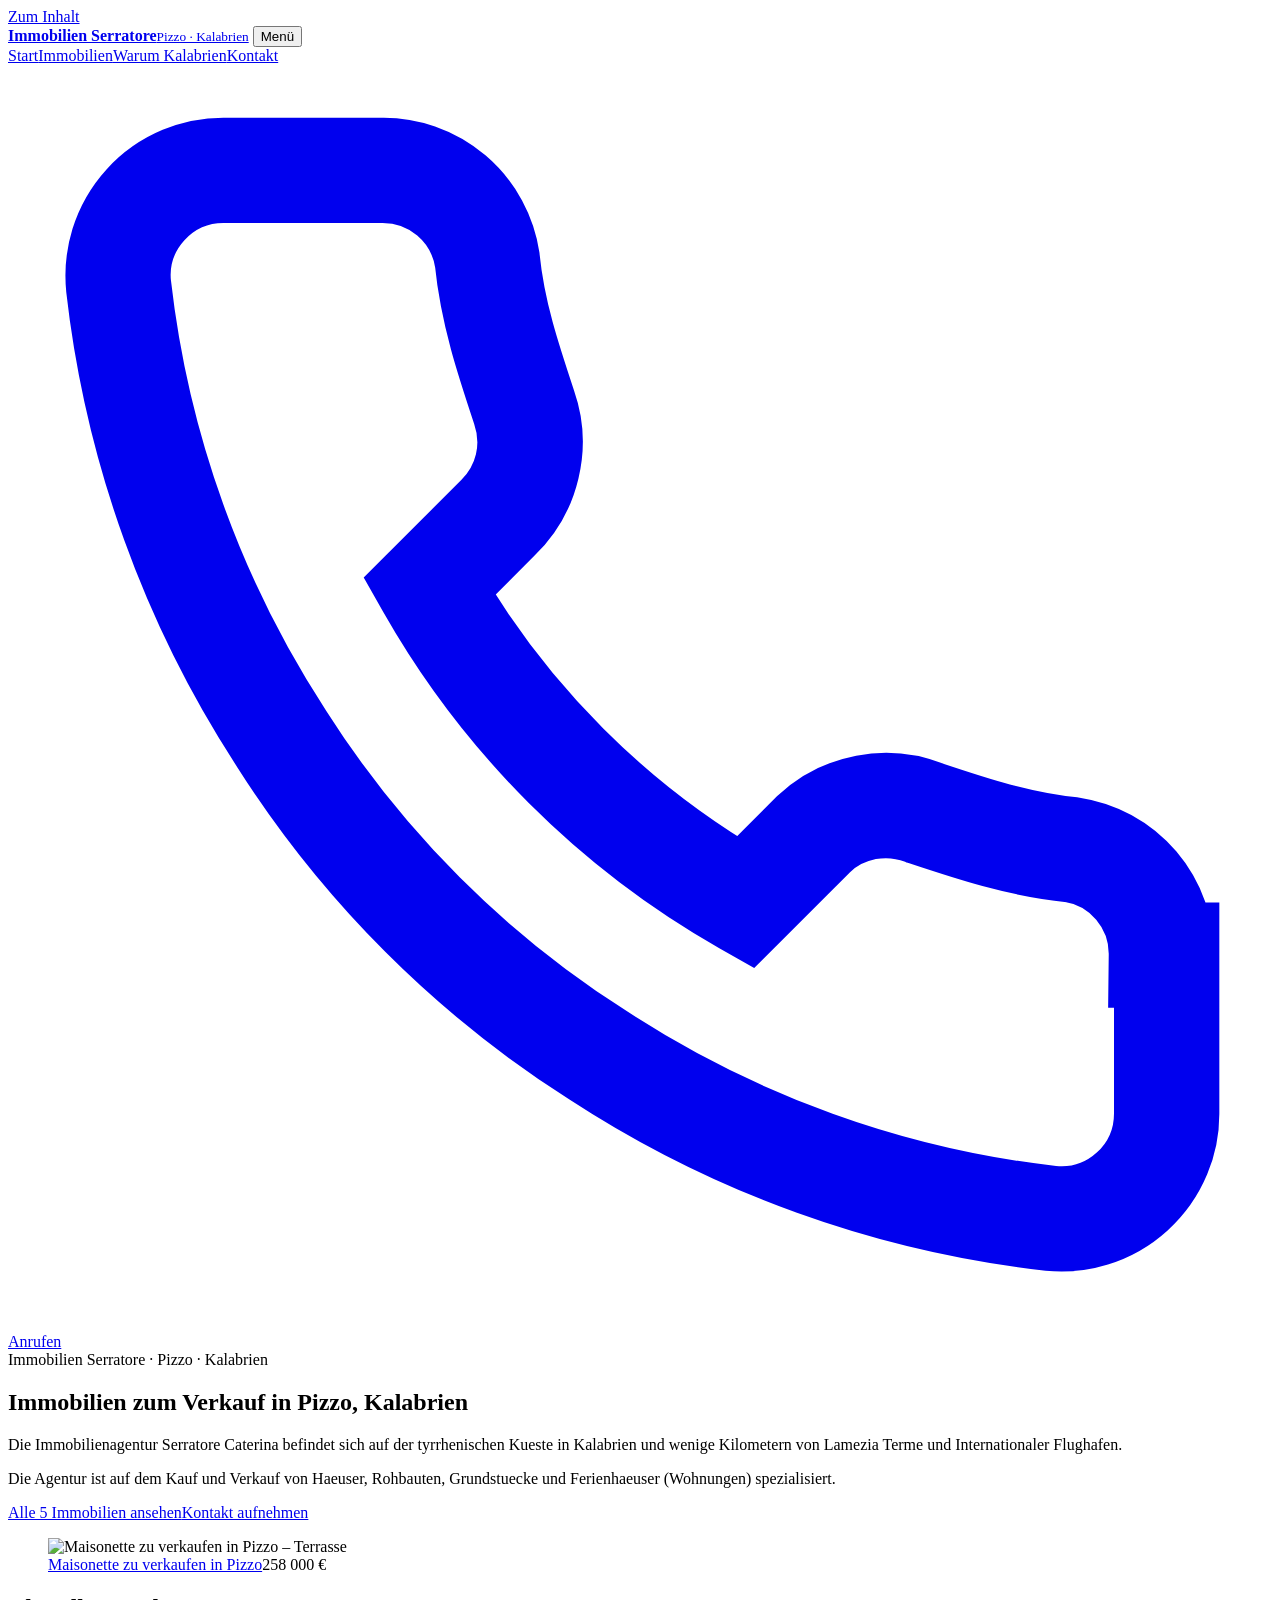
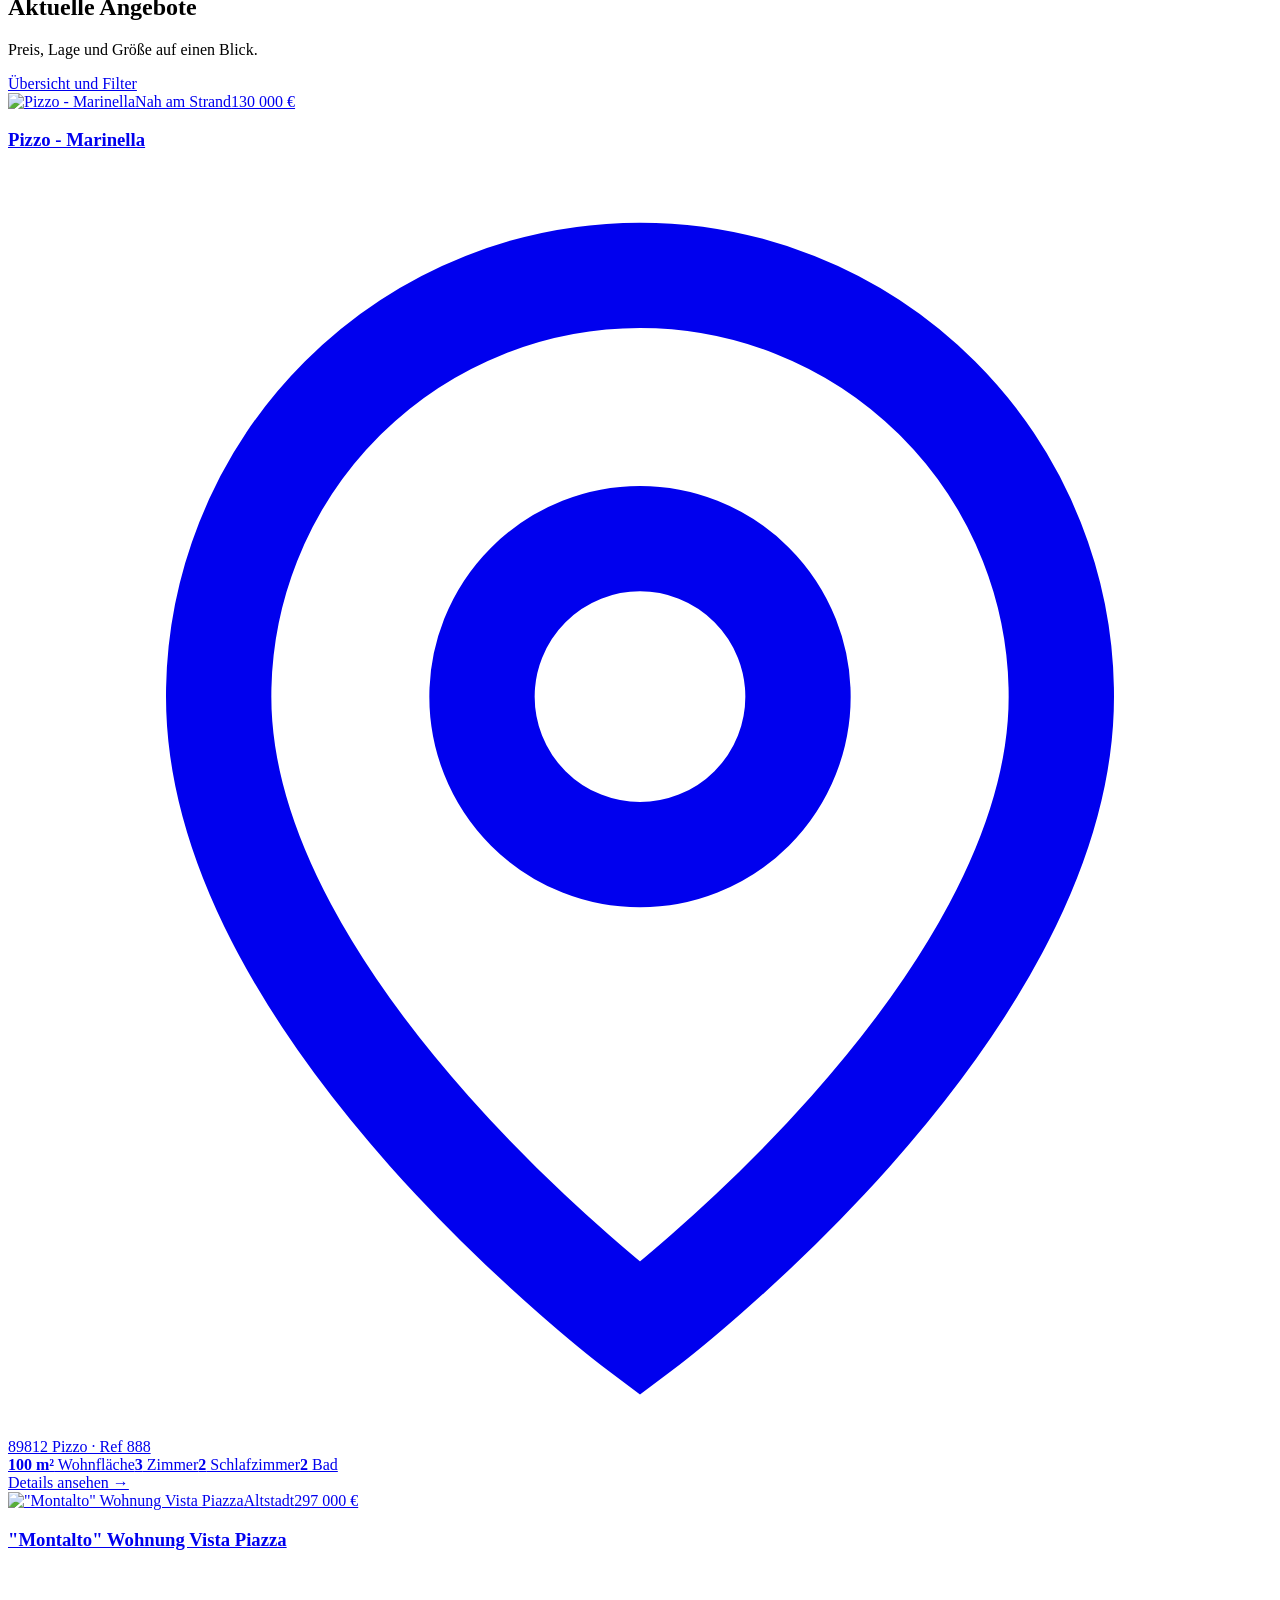
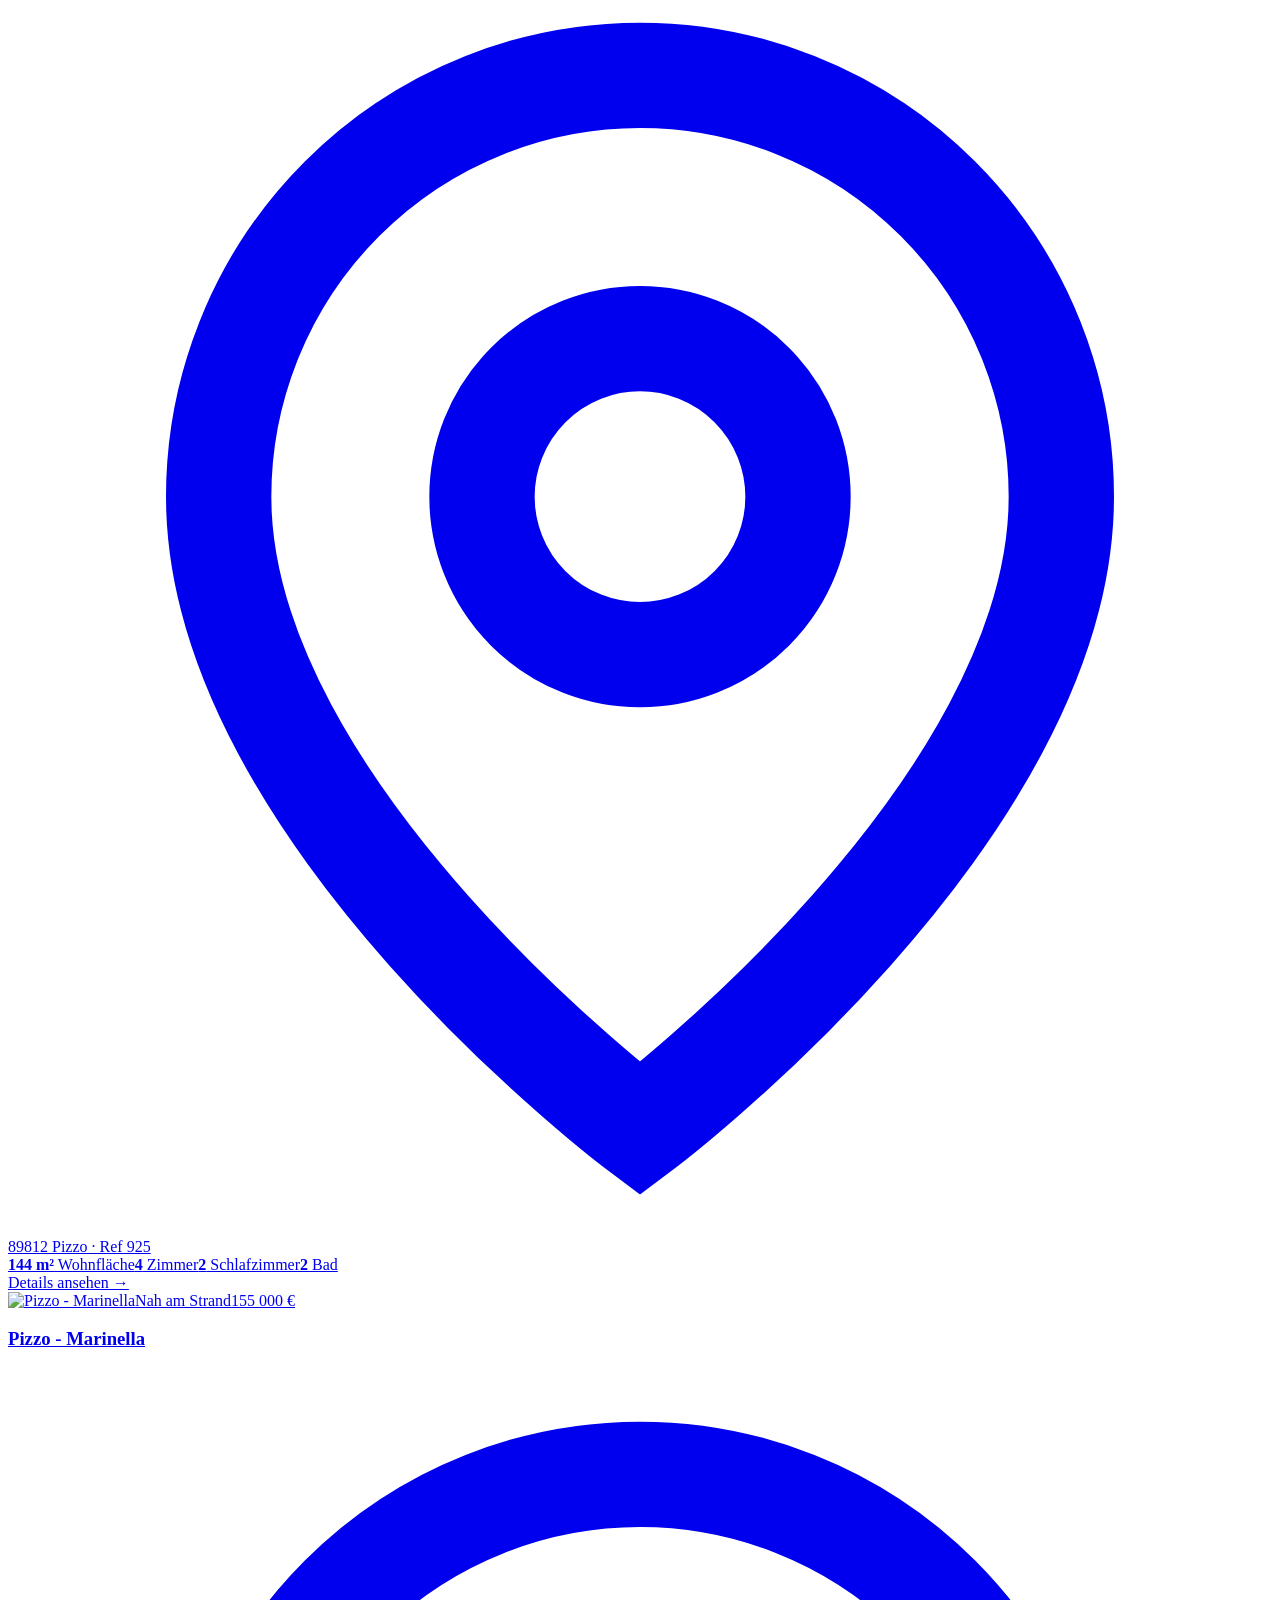
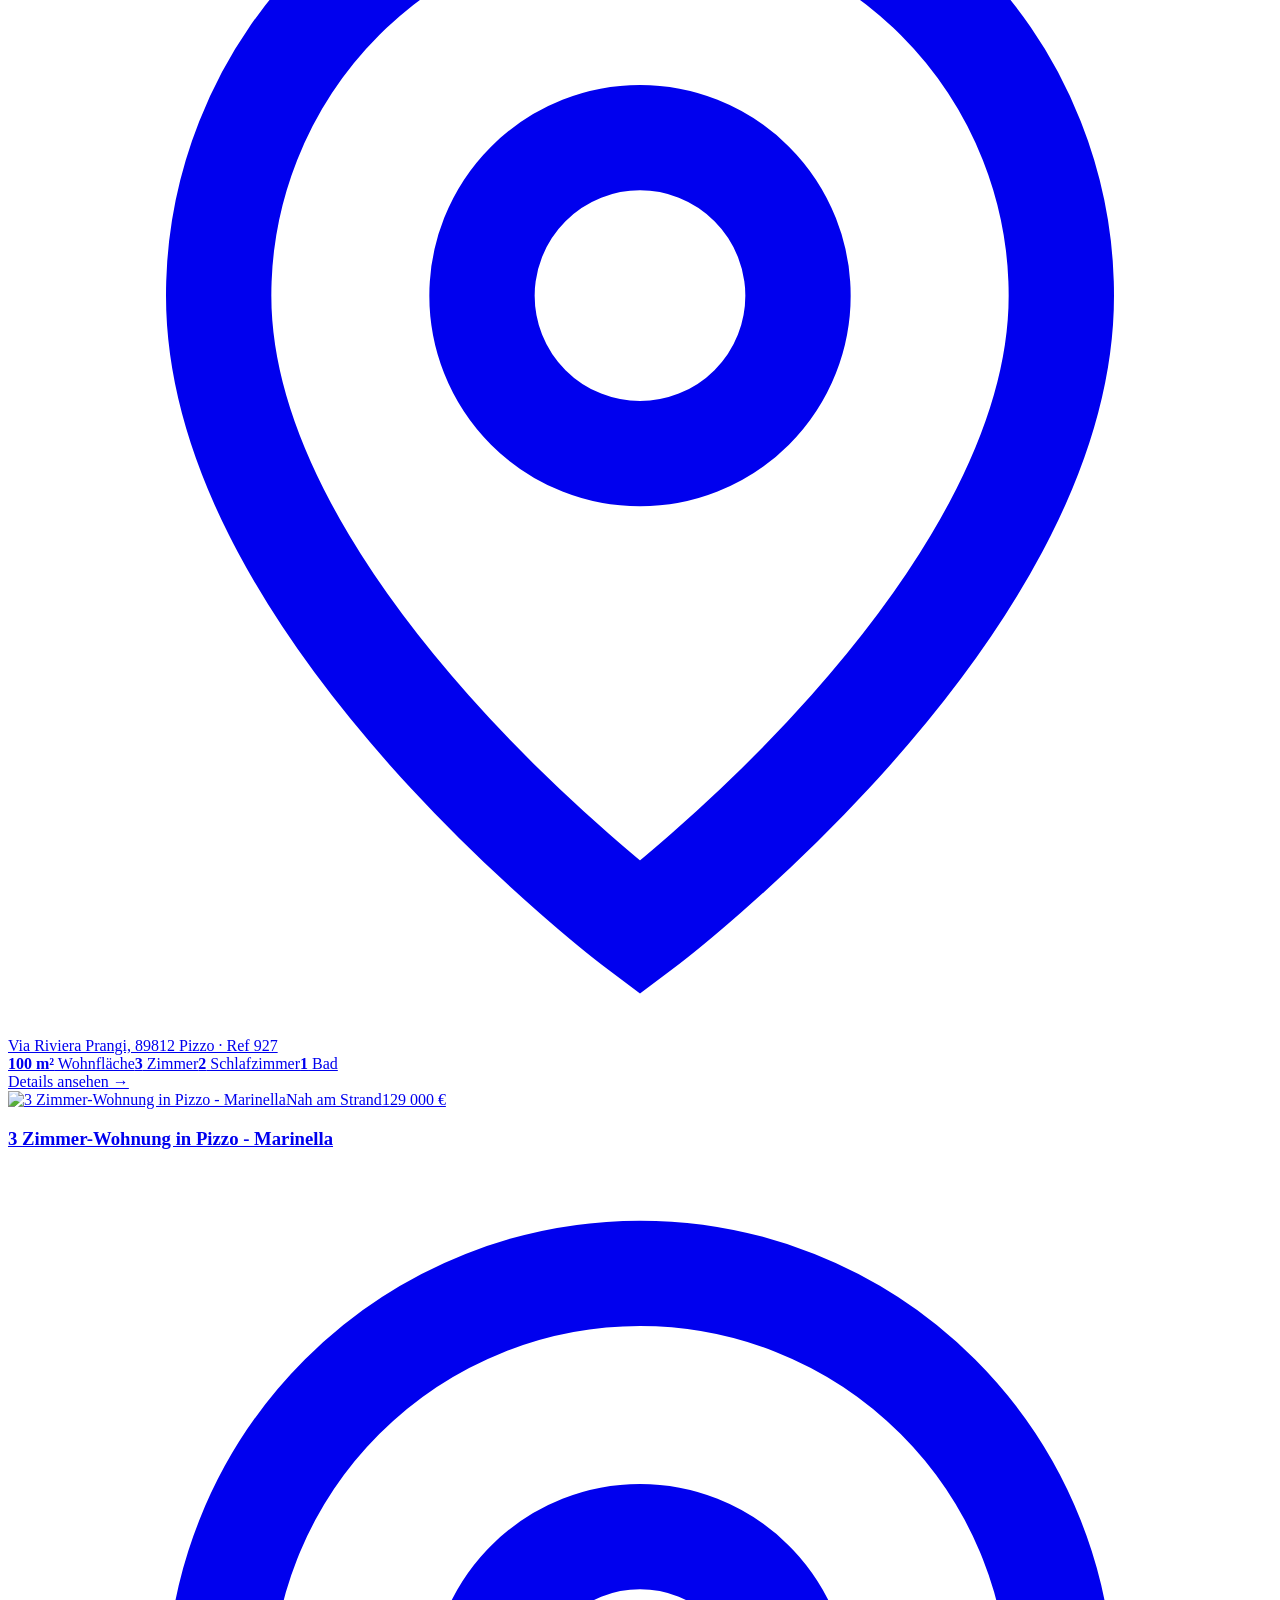
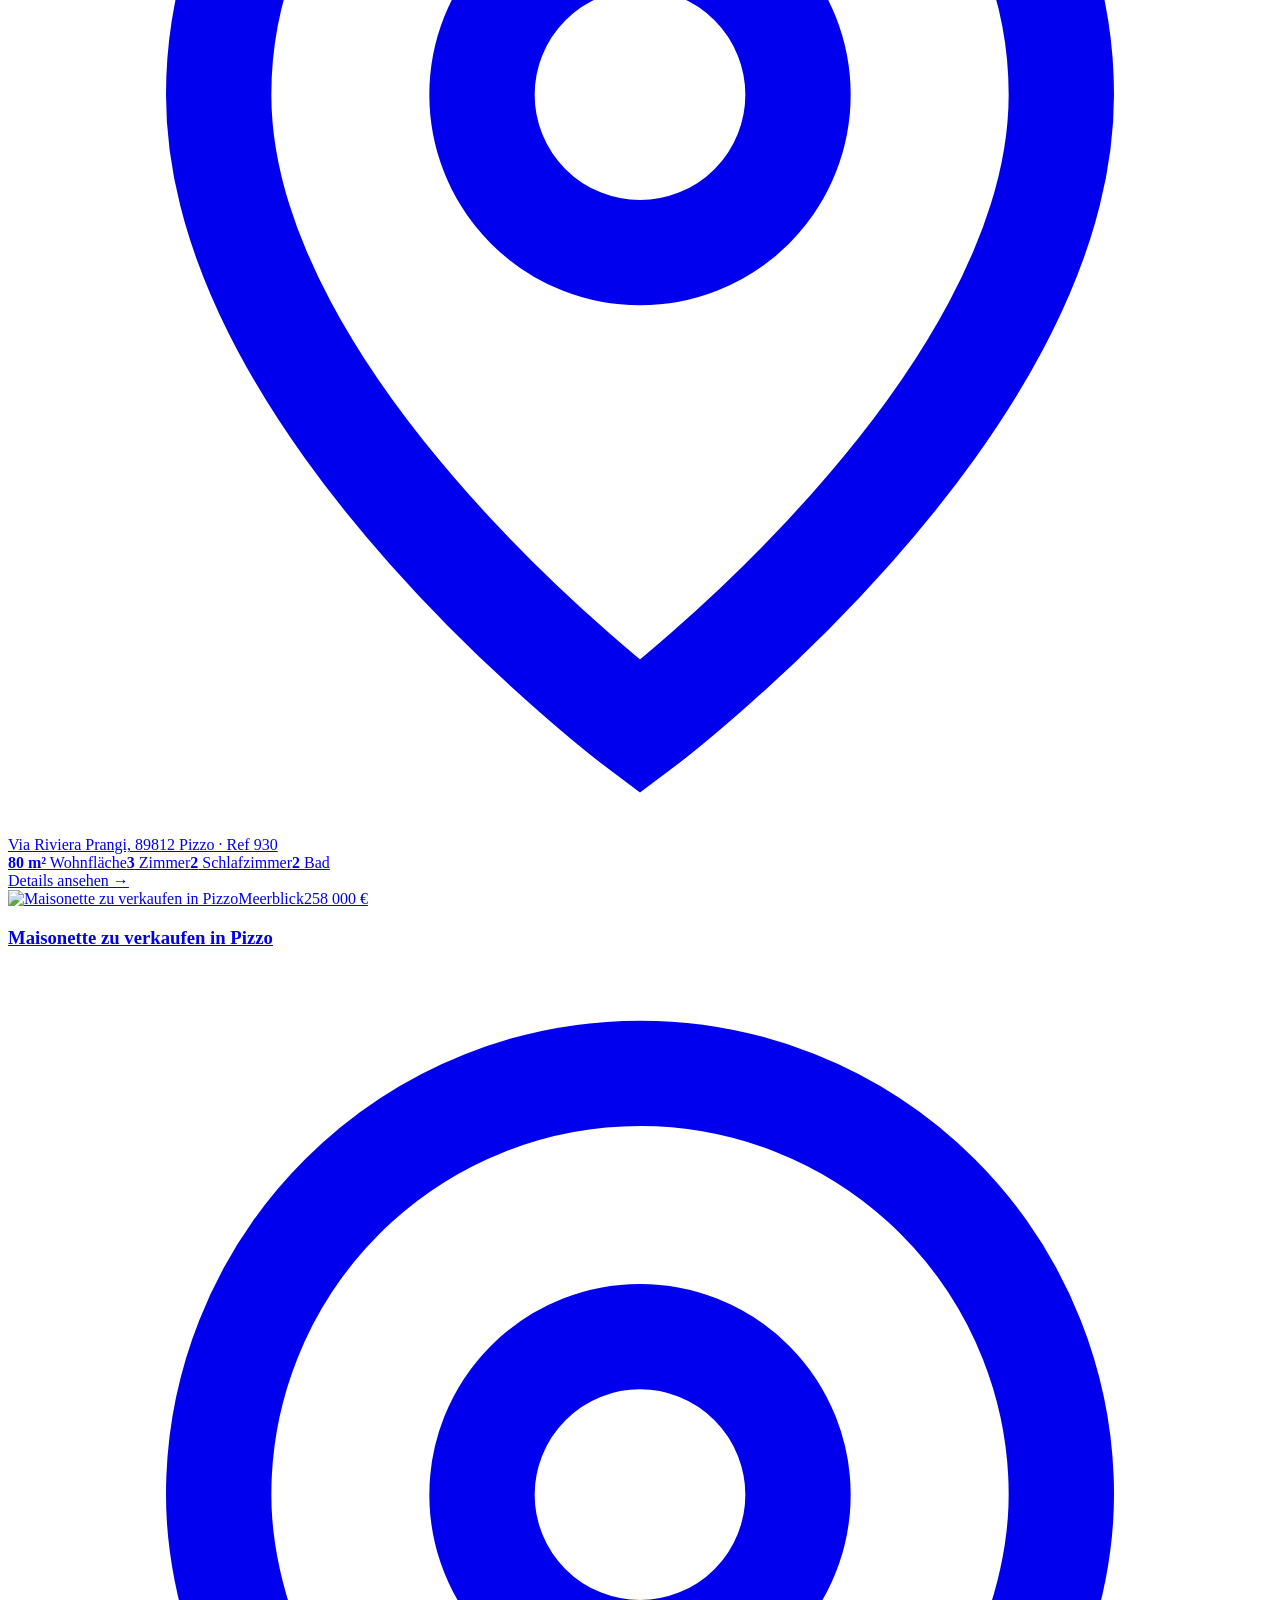
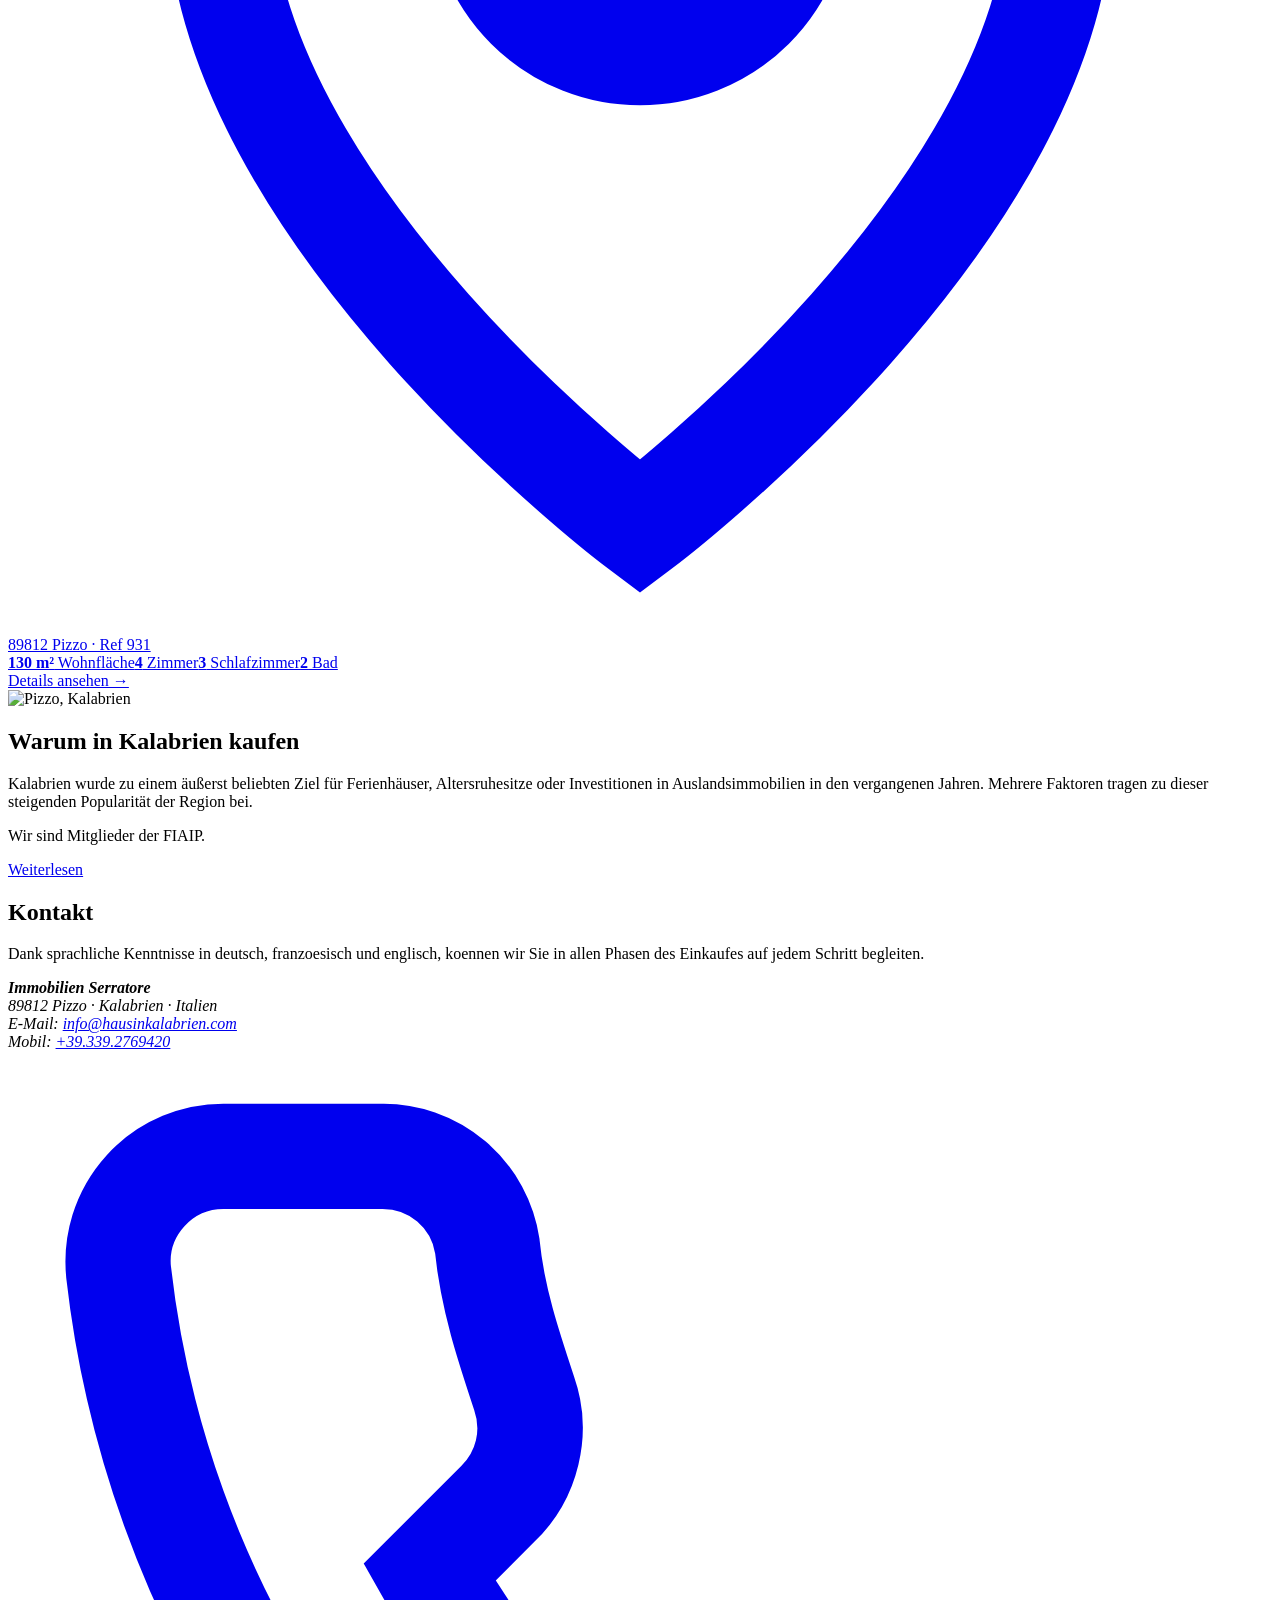
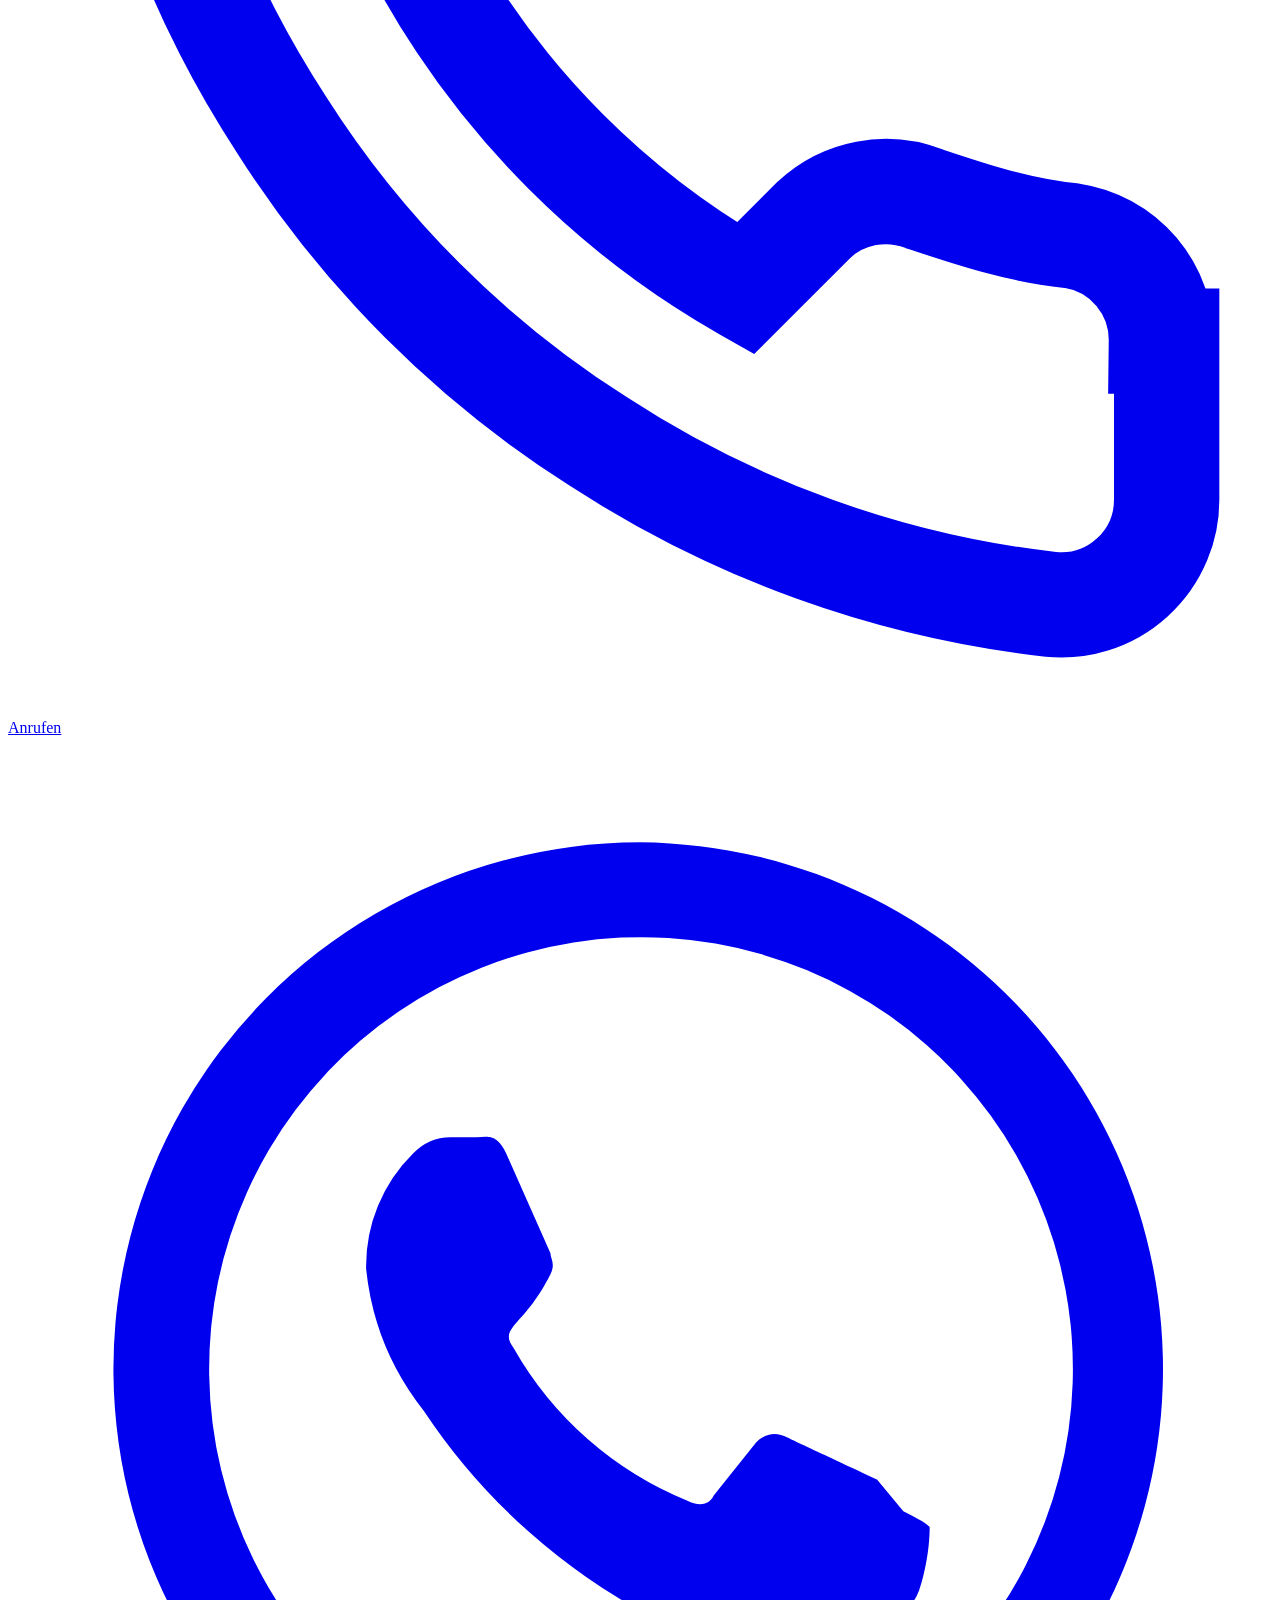
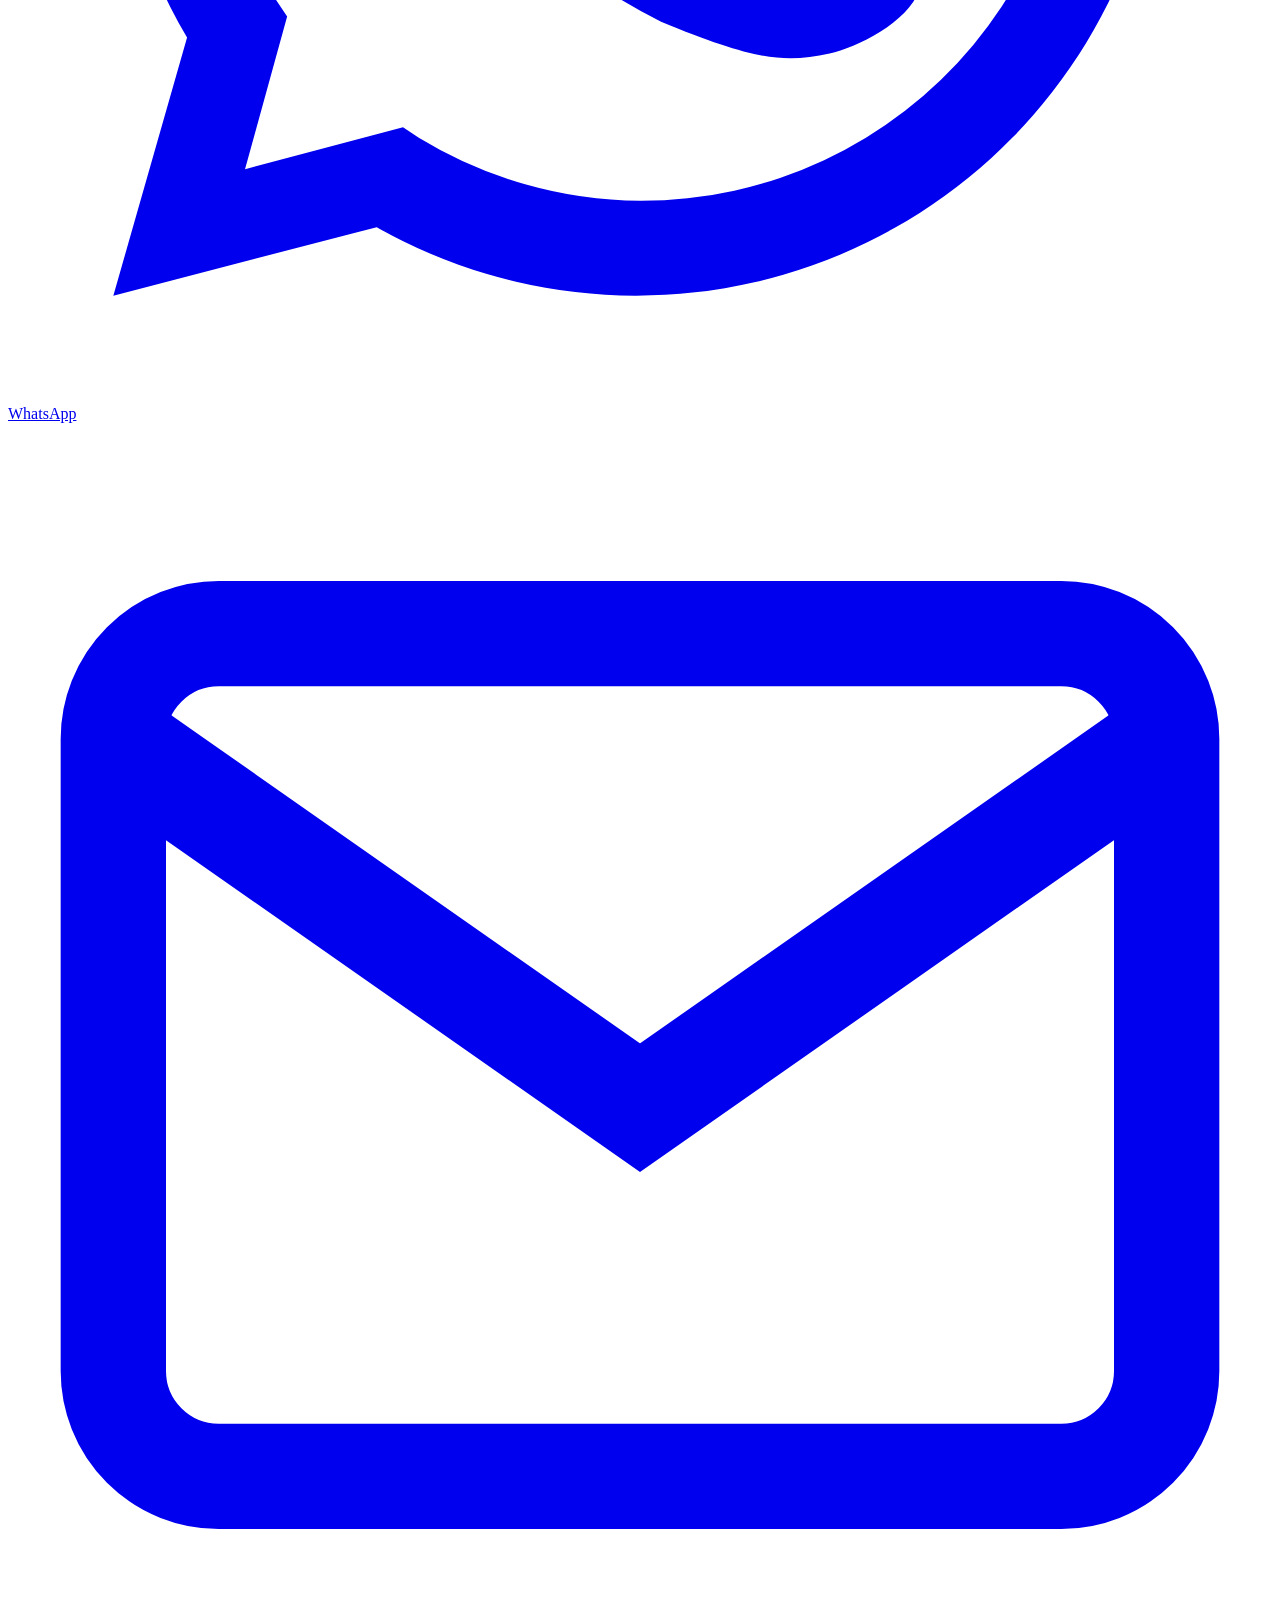
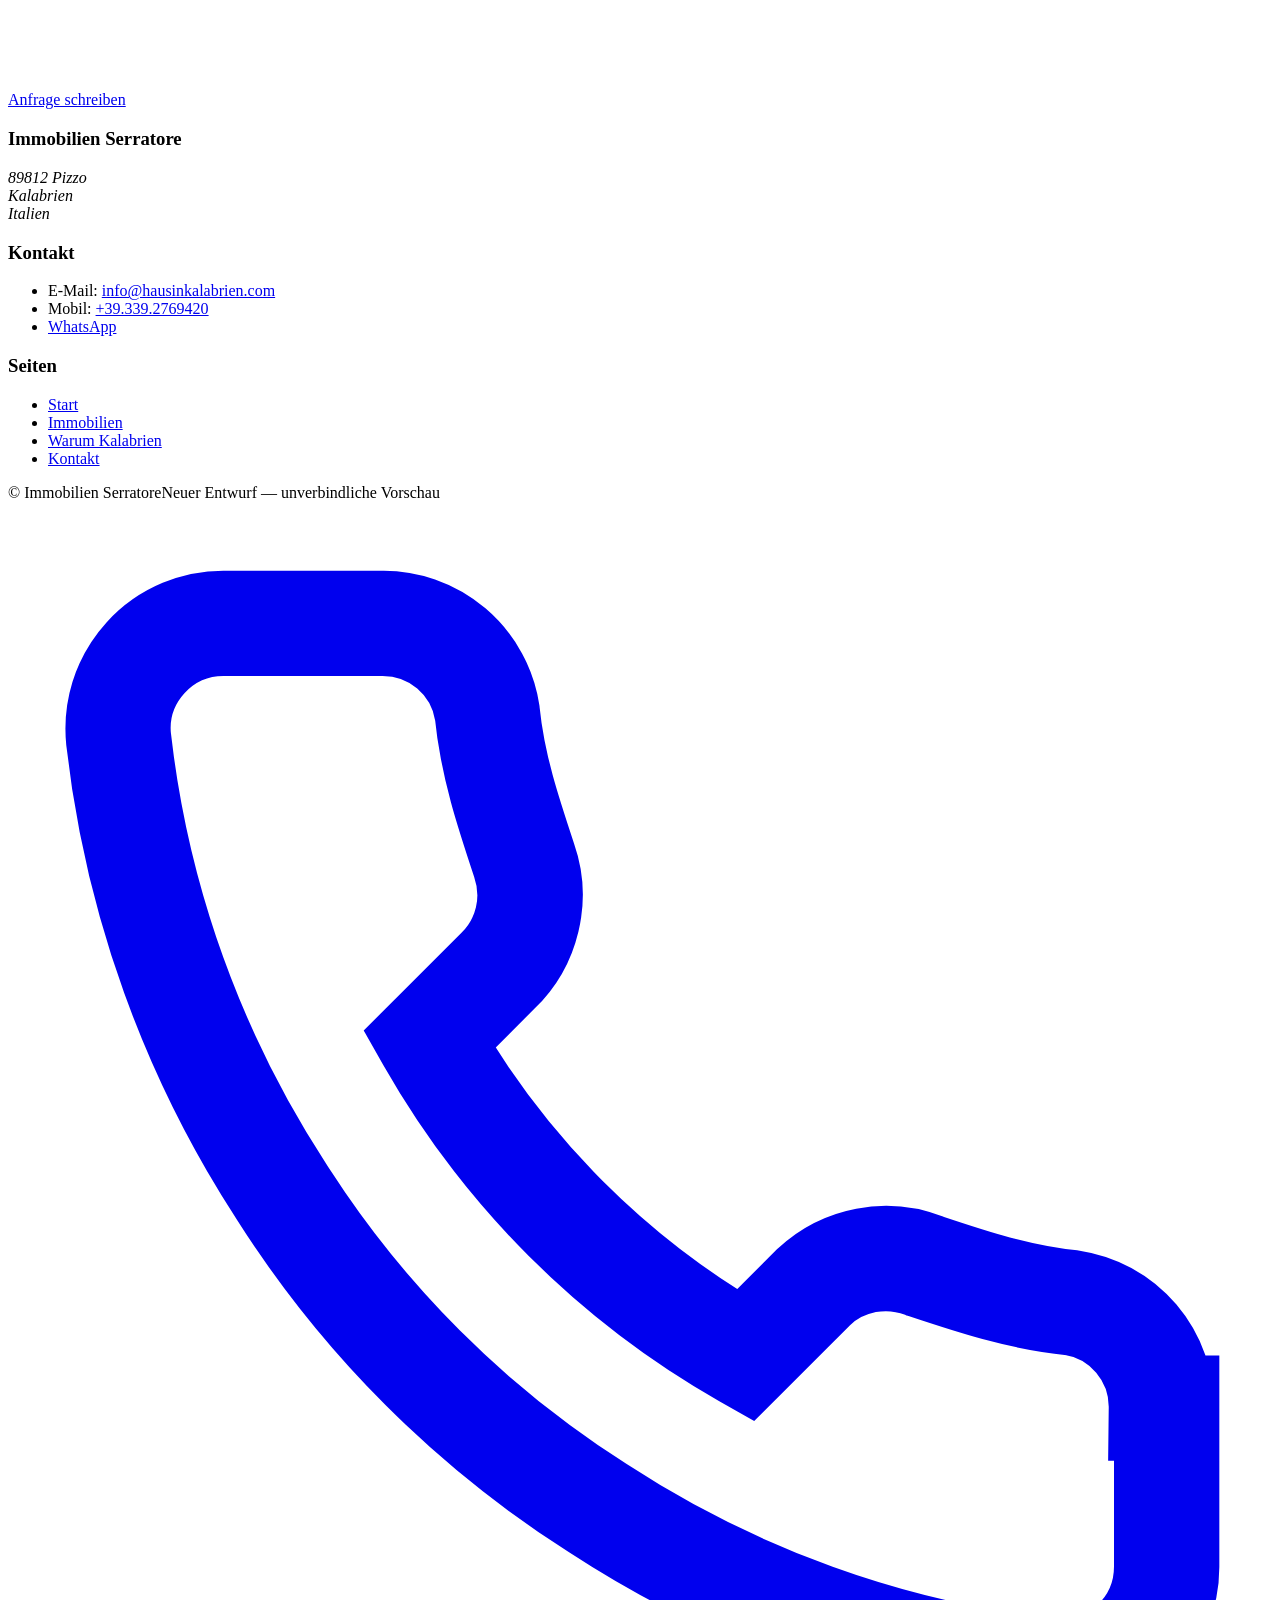
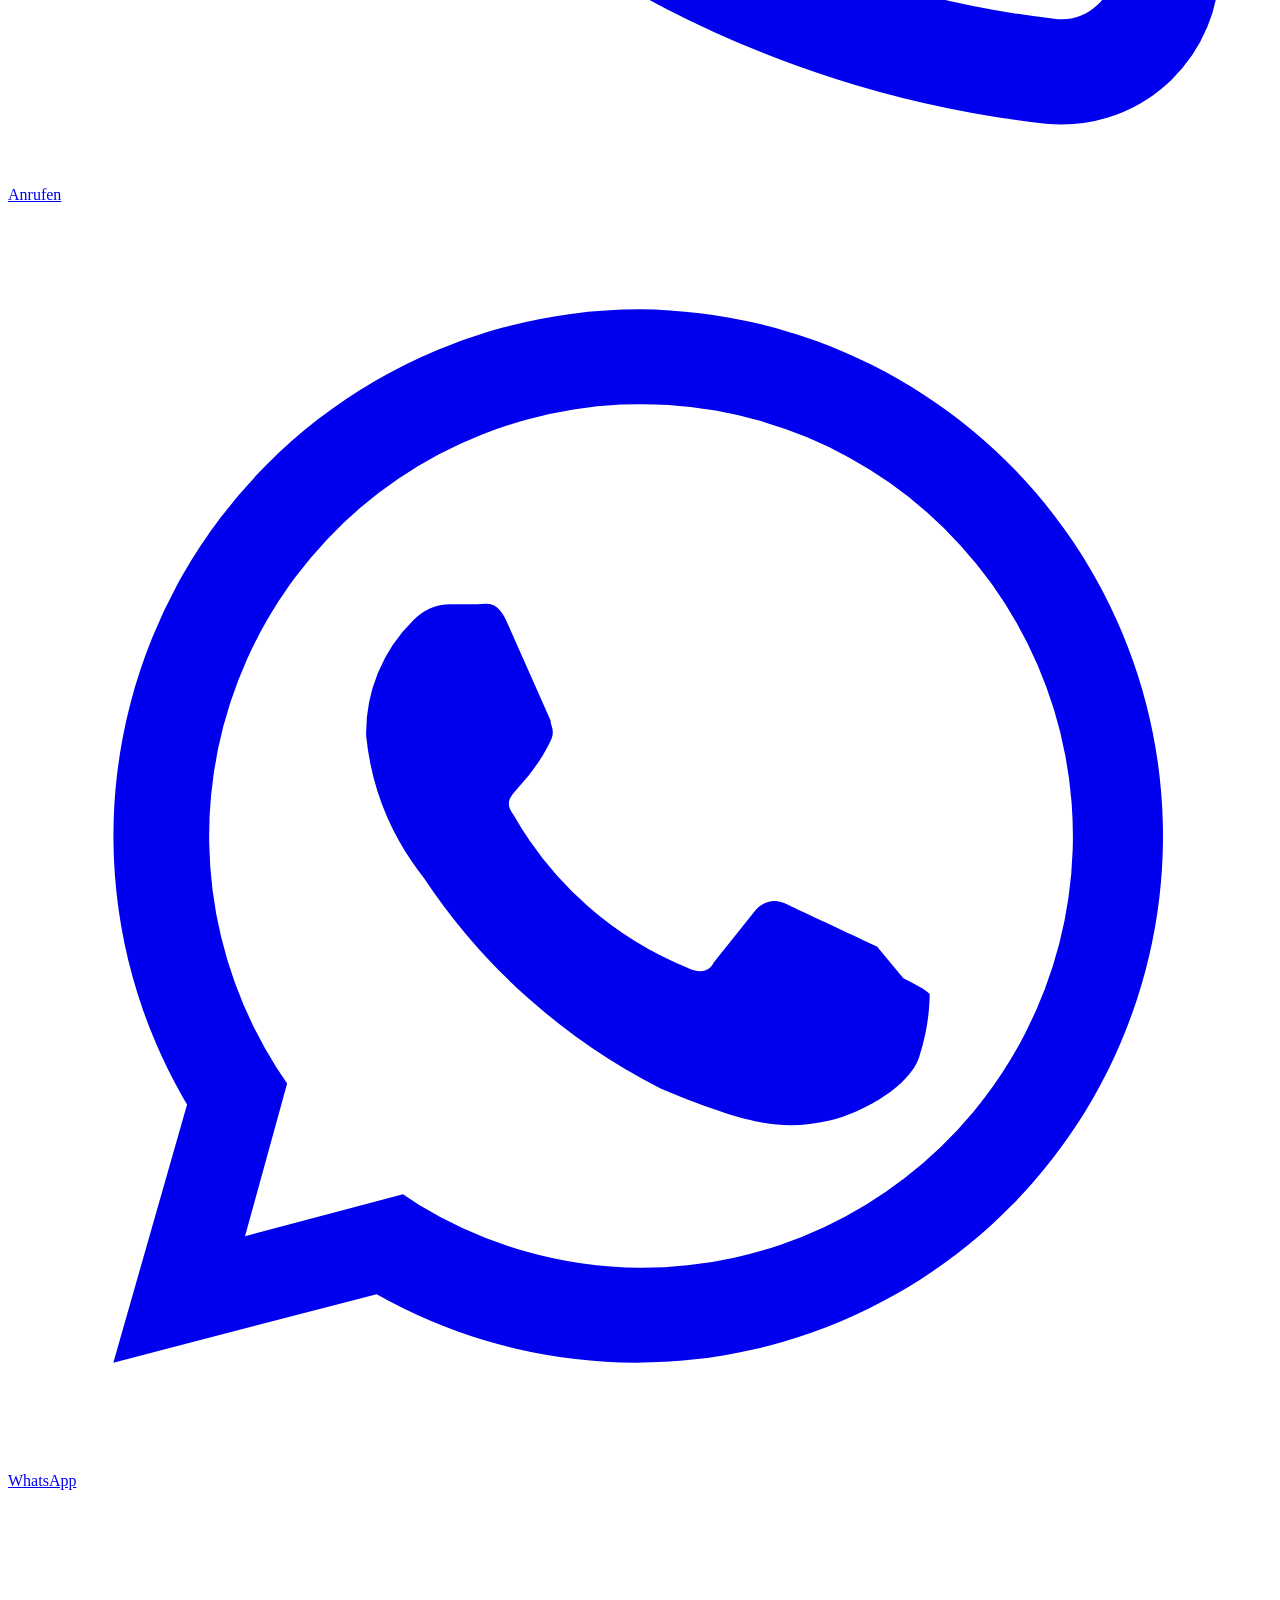
==== index.html @ 053c039e "Website Grundgeruest" ====
<!DOCTYPE html>
<html lang="de">
<head>
<meta charset="utf-8">
<meta name="viewport" content="width=device-width, initial-scale=1">
<title>Immobilien Serratore – Immobilien zum Verkauf in Pizzo, Kalabrien</title>
<meta name="description" content="Immobilien Serratore: Wohnungen und Häuser zum Verkauf in Pizzo, Kalabrien. 5 aktuelle Angebote mit Fotos, Preisen und Wohnflächen.">
<meta name="theme-color" content="#0e4a5c">
<link rel="icon" type="image/png" href="assets/favicon.png">
<link rel="stylesheet" href="assets/style.css">
</head>
<body>
<a class="skip" href="#inhalt">Zum Inhalt</a>
<header class="kopf">
 <div class="wrap">
  <a class="marke" href="index.html"><b>Immobilien Serratore</b><small>Pizzo · Kalabrien</small></a>
  <button class="menue" type="button" aria-expanded="false" aria-controls="nav">Menü</button>
  <nav class="nav" id="nav" aria-label="Hauptmenü"><a href="index.html" aria-current="page">Start</a><a href="immobilien.html">Immobilien</a><a href="warum-kalabrien.html">Warum Kalabrien</a><a href="kontakt.html">Kontakt</a><a class="knopf" href="tel:+393392769420"><svg viewBox="0 0 24 24" fill="none" stroke="currentColor" stroke-width="2" aria-hidden="true"><path d="M22 16.9v3a2 2 0 0 1-2.2 2 19.8 19.8 0 0 1-8.6-3.1 19.5 19.5 0 0 1-6-6A19.8 19.8 0 0 1 2.1 4.2 2 2 0 0 1 4.1 2h3a2 2 0 0 1 2 1.7c.1 1 .4 1.9.7 2.8a2 2 0 0 1-.5 2.1L8 9.9a16 16 0 0 0 6 6l1.3-1.3a2 2 0 0 1 2.1-.4c.9.3 1.8.6 2.8.7a2 2 0 0 1 1.7 2z"/></svg> Anrufen</a></nav>
 </div>
</header>
<main id="inhalt">
<section class="hero"><div class="wrap">
 <div>
  <div class="ueber">Immobilien Serratore · Pizzo · Kalabrien</div>
  <h1>Immobilien zum Verkauf in Pizzo, Kalabrien</h1>
  <p class="lead">Die Immobilienagentur Serratore Caterina befindet sich auf der tyrrhenischen Kueste in Kalabrien und wenige Kilometern von Lamezia Terme und Internationaler Flughafen.</p>
  <p class="lead">Die Agentur ist auf dem Kauf und Verkauf von Haeuser, Rohbauten, Grundstuecke und Ferienhaeuser (Wohnungen) spezialisiert.</p>
  <div class="aktionen"><a class="knopf" href="immobilien.html">Alle 5 Immobilien ansehen</a><a class="knopf hell" href="kontakt.html">Kontakt aufnehmen</a></div>
 </div>
 <figure class="hero-bild"><img src="bilder/objekt-37-01.jpg" alt="Maisonette zu verkaufen in Pizzo – Terrasse" width="450" height="600" fetchpriority="high">
  <figcaption><a href="objekt-931.html">Maisonette zu verkaufen in Pizzo</a><span class="preis">258 000 €</span></figcaption></figure>
</div></section>
<section class="abschnitt"><div class="wrap">
 <div class="kopfzeile"><div><h2>Aktuelle Angebote</h2><p>Preis, Lage und Größe auf einen Blick.</p></div><a class="knopf hell" href="immobilien.html">Übersicht und Filter</a></div>
 <div class="karten"><a class="karte" href="objekt-888.html" data-preis="130000" data-flaeche="100" data-ort="Pizzo" data-lage="Nah am Strand">
 <div class="foto"><img src="bilder/objekt-9-01-klein.jpg" alt="Pizzo - Marinella" width="640" height="480" loading="lazy" decoding="async"><span class="marker">Nah am Strand</span><span class="preisband">130 000 €</span></div>
 <div class="inhalt">
  <h3>Pizzo - Marinella</h3>
  <div class="ort"><svg viewBox="0 0 24 24" fill="none" stroke="currentColor" stroke-width="2" aria-hidden="true"><path d="M20 10c0 6-8 12-8 12S4 16 4 10a8 8 0 1 1 16 0z"/><circle cx="12" cy="10" r="3"/></svg> 89812 Pizzo · Ref 888</div>
  <div class="eckdaten"><span><b>100 m²</b> Wohnfläche</span><span><b>3</b> Zimmer</span><span><b>2</b> Schlafzimmer</span><span><b>2</b> Bad</span></div>
  <span class="mehr">Details ansehen →</span>
 </div>
</a><a class="karte" href="objekt-925.html" data-preis="297000" data-flaeche="144" data-ort="Pizzo" data-lage="Altstadt">
 <div class="foto"><img src="bilder/objekt-32-01-klein.jpg" alt="&quot;Montalto&quot; Wohnung Vista Piazza" width="640" height="480" loading="lazy" decoding="async"><span class="marker">Altstadt</span><span class="preisband">297 000 €</span></div>
 <div class="inhalt">
  <h3>&quot;Montalto&quot; Wohnung Vista Piazza</h3>
  <div class="ort"><svg viewBox="0 0 24 24" fill="none" stroke="currentColor" stroke-width="2" aria-hidden="true"><path d="M20 10c0 6-8 12-8 12S4 16 4 10a8 8 0 1 1 16 0z"/><circle cx="12" cy="10" r="3"/></svg> 89812 Pizzo · Ref 925</div>
  <div class="eckdaten"><span><b>144 m²</b> Wohnfläche</span><span><b>4</b> Zimmer</span><span><b>2</b> Schlafzimmer</span><span><b>2</b> Bad</span></div>
  <span class="mehr">Details ansehen →</span>
 </div>
</a><a class="karte" href="objekt-927.html" data-preis="155000" data-flaeche="100" data-ort="Pizzo" data-lage="Nah am Strand">
 <div class="foto"><img src="bilder/objekt-34-01-klein.jpg" alt="Pizzo - Marinella" width="640" height="480" loading="lazy" decoding="async"><span class="marker">Nah am Strand</span><span class="preisband">155 000 €</span></div>
 <div class="inhalt">
  <h3>Pizzo - Marinella</h3>
  <div class="ort"><svg viewBox="0 0 24 24" fill="none" stroke="currentColor" stroke-width="2" aria-hidden="true"><path d="M20 10c0 6-8 12-8 12S4 16 4 10a8 8 0 1 1 16 0z"/><circle cx="12" cy="10" r="3"/></svg> Via Riviera Prangi, 89812 Pizzo · Ref 927</div>
  <div class="eckdaten"><span><b>100 m²</b> Wohnfläche</span><span><b>3</b> Zimmer</span><span><b>2</b> Schlafzimmer</span><span><b>1</b> Bad</span></div>
  <span class="mehr">Details ansehen →</span>
 </div>
</a><a class="karte" href="objekt-930.html" data-preis="129000" data-flaeche="80" data-ort="Pizzo" data-lage="Nah am Strand">
 <div class="foto"><img src="bilder/objekt-36-01-klein.jpg" alt="3 Zimmer-Wohnung in Pizzo - Marinella" width="640" height="480" loading="lazy" decoding="async"><span class="marker">Nah am Strand</span><span class="preisband">129 000 €</span></div>
 <div class="inhalt">
  <h3>3 Zimmer-Wohnung in Pizzo - Marinella</h3>
  <div class="ort"><svg viewBox="0 0 24 24" fill="none" stroke="currentColor" stroke-width="2" aria-hidden="true"><path d="M20 10c0 6-8 12-8 12S4 16 4 10a8 8 0 1 1 16 0z"/><circle cx="12" cy="10" r="3"/></svg> Via Riviera Prangi, 89812 Pizzo · Ref 930</div>
  <div class="eckdaten"><span><b>80 m²</b> Wohnfläche</span><span><b>3</b> Zimmer</span><span><b>2</b> Schlafzimmer</span><span><b>2</b> Bad</span></div>
  <span class="mehr">Details ansehen →</span>
 </div>
</a><a class="karte" href="objekt-931.html" data-preis="258000" data-flaeche="130" data-ort="Pizzo" data-lage="Meerblick">
 <div class="foto"><img src="bilder/objekt-37-01-klein.jpg" alt="Maisonette zu verkaufen in Pizzo" width="640" height="480" loading="lazy" decoding="async"><span class="marker">Meerblick</span><span class="preisband">258 000 €</span></div>
 <div class="inhalt">
  <h3>Maisonette zu verkaufen in Pizzo</h3>
  <div class="ort"><svg viewBox="0 0 24 24" fill="none" stroke="currentColor" stroke-width="2" aria-hidden="true"><path d="M20 10c0 6-8 12-8 12S4 16 4 10a8 8 0 1 1 16 0z"/><circle cx="12" cy="10" r="3"/></svg> 89812 Pizzo · Ref 931</div>
  <div class="eckdaten"><span><b>130 m²</b> Wohnfläche</span><span><b>4</b> Zimmer</span><span><b>3</b> Schlafzimmer</span><span><b>2</b> Bad</span></div>
  <span class="mehr">Details ansehen →</span>
 </div>
</a></div>
</div></section>
<section class="abschnitt sand"><div class="wrap teaser">
 <img src="bilder/pizzo.jpg" alt="Pizzo, Kalabrien" width="448" height="336" decoding="async">
 <div>
  <h2>Warum in Kalabrien kaufen</h2>
  <p class="zitat">Kalabrien wurde zu einem äußerst beliebten Ziel für Ferienhäuser, Altersruhesitze oder Investitionen in Auslandsimmobilien in den vergangenen Jahren. Mehrere Faktoren tragen zu dieser steigenden Popularität der Region bei.</p>
  <p>Wir sind Mitglieder der FIAIP.</p>
  <a class="knopf meer" href="warum-kalabrien.html">Weiterlesen</a>
 </div>
</div></section>
<section class="abschnitt"><div class="wrap"><div class="kontaktbox">
 <div>
  <h2>Kontakt</h2>
  <p>Dank sprachliche Kenntnisse in deutsch, franzoesisch und englisch, koennen wir Sie in allen Phasen des Einkaufes auf jedem Schritt begleiten.</p>
  <address><b>Immobilien Serratore</b><br>89812 Pizzo · Kalabrien · Italien<br>E-Mail: <a href="mailto:info@hausinkalabrien.com">info@hausinkalabrien.com</a><br>Mobil: <a href="tel:+393392769420">+39.339.2769420</a></address>
 </div>
 <div class="aktionen">
  <a class="knopf" href="tel:+393392769420"><svg viewBox="0 0 24 24" fill="none" stroke="currentColor" stroke-width="2" aria-hidden="true"><path d="M22 16.9v3a2 2 0 0 1-2.2 2 19.8 19.8 0 0 1-8.6-3.1 19.5 19.5 0 0 1-6-6A19.8 19.8 0 0 1 2.1 4.2 2 2 0 0 1 4.1 2h3a2 2 0 0 1 2 1.7c.1 1 .4 1.9.7 2.8a2 2 0 0 1-.5 2.1L8 9.9a16 16 0 0 0 6 6l1.3-1.3a2 2 0 0 1 2.1-.4c.9.3 1.8.6 2.8.7a2 2 0 0 1 1.7 2z"/></svg> Anrufen</a>
  <a class="knopf wa" href="https://wa.me/393392769420" rel="noopener"><svg viewBox="0 0 24 24" fill="currentColor" aria-hidden="true"><path d="M12 2a10 10 0 0 0-8.6 15.1L2 22l5-1.3A10 10 0 1 0 12 2zm0 18.2a8.2 8.2 0 0 1-4.2-1.2l-.3-.2-3 .8.8-2.9-.2-.3A8.2 8.2 0 1 1 12 20.2zm4.5-6.1c-.2-.1-1.5-.7-1.7-.8-.2-.1-.4-.1-.6.1l-.8 1c-.1.2-.3.2-.5.1a6.7 6.7 0 0 1-3.3-2.9c-.3-.4.2-.4.7-1.4.1-.2 0-.3 0-.4l-.8-1.8c-.2-.5-.4-.4-.6-.4h-.5a1 1 0 0 0-.7.3 3 3 0 0 0-.9 2.2 5.2 5.2 0 0 0 1.1 2.7 11.8 11.8 0 0 0 4.5 4c1.7.7 2.3.8 3.2.6.5-.1 1.5-.6 1.7-1.2.2-.6.2-1.1.2-1.2-.1-.1-.3-.2-.5-.3z"/></svg> WhatsApp</a>
  <a class="knopf hell" href="kontakt.html"><svg viewBox="0 0 24 24" fill="none" stroke="currentColor" stroke-width="2" aria-hidden="true"><rect x="2" y="4" width="20" height="16" rx="2"/><path d="m22 6-10 7L2 6"/></svg> Anfrage schreiben</a>
 </div>
</div></div></section>
</main>
<footer class="fuss">
 <div class="wrap">
  <div>
   <h3>Immobilien Serratore</h3>
   <address>89812 Pizzo<br>Kalabrien<br>Italien</address>
  </div>
  <div>
   <h3>Kontakt</h3>
   <ul>
    <li>E-Mail: <a href="mailto:info@hausinkalabrien.com">info@hausinkalabrien.com</a></li>
    <li>Mobil: <a href="tel:+393392769420">+39.339.2769420</a></li>
    <li><a href="https://wa.me/393392769420" rel="noopener">WhatsApp</a></li>
   </ul>
  </div>
  <div>
   <h3>Seiten</h3>
   <ul><li><a href="index.html">Start</a></li><li><a href="immobilien.html">Immobilien</a></li><li><a href="warum-kalabrien.html">Warum Kalabrien</a></li><li><a href="kontakt.html">Kontakt</a></li></ul>
  </div>
  <p class="vermerk"><span>© Immobilien Serratore</span><span>Neuer Entwurf — unverbindliche Vorschau</span></p>
 </div>
</footer>
<nav class="leiste" aria-label="Schnellkontakt">
 <a class="knopf" href="tel:+393392769420"><svg viewBox="0 0 24 24" fill="none" stroke="currentColor" stroke-width="2" aria-hidden="true"><path d="M22 16.9v3a2 2 0 0 1-2.2 2 19.8 19.8 0 0 1-8.6-3.1 19.5 19.5 0 0 1-6-6A19.8 19.8 0 0 1 2.1 4.2 2 2 0 0 1 4.1 2h3a2 2 0 0 1 2 1.7c.1 1 .4 1.9.7 2.8a2 2 0 0 1-.5 2.1L8 9.9a16 16 0 0 0 6 6l1.3-1.3a2 2 0 0 1 2.1-.4c.9.3 1.8.6 2.8.7a2 2 0 0 1 1.7 2z"/></svg> Anrufen</a>
 <a class="knopf wa" href="https://wa.me/393392769420" rel="noopener"><svg viewBox="0 0 24 24" fill="currentColor" aria-hidden="true"><path d="M12 2a10 10 0 0 0-8.6 15.1L2 22l5-1.3A10 10 0 1 0 12 2zm0 18.2a8.2 8.2 0 0 1-4.2-1.2l-.3-.2-3 .8.8-2.9-.2-.3A8.2 8.2 0 1 1 12 20.2zm4.5-6.1c-.2-.1-1.5-.7-1.7-.8-.2-.1-.4-.1-.6.1l-.8 1c-.1.2-.3.2-.5.1a6.7 6.7 0 0 1-3.3-2.9c-.3-.4.2-.4.7-1.4.1-.2 0-.3 0-.4l-.8-1.8c-.2-.5-.4-.4-.6-.4h-.5a1 1 0 0 0-.7.3 3 3 0 0 0-.9 2.2 5.2 5.2 0 0 0 1.1 2.7 11.8 11.8 0 0 0 4.5 4c1.7.7 2.3.8 3.2.6.5-.1 1.5-.6 1.7-1.2.2-.6.2-1.1.2-1.2-.1-.1-.3-.2-.5-.3z"/></svg> WhatsApp</a>
 <a class="knopf meer" href="mailto:info@hausinkalabrien.com"><svg viewBox="0 0 24 24" fill="none" stroke="currentColor" stroke-width="2" aria-hidden="true"><rect x="2" y="4" width="20" height="16" rx="2"/><path d="m22 6-10 7L2 6"/></svg> E-Mail</a>
</nav>
<script src="assets/site.js" defer></script>
</body>
</html>
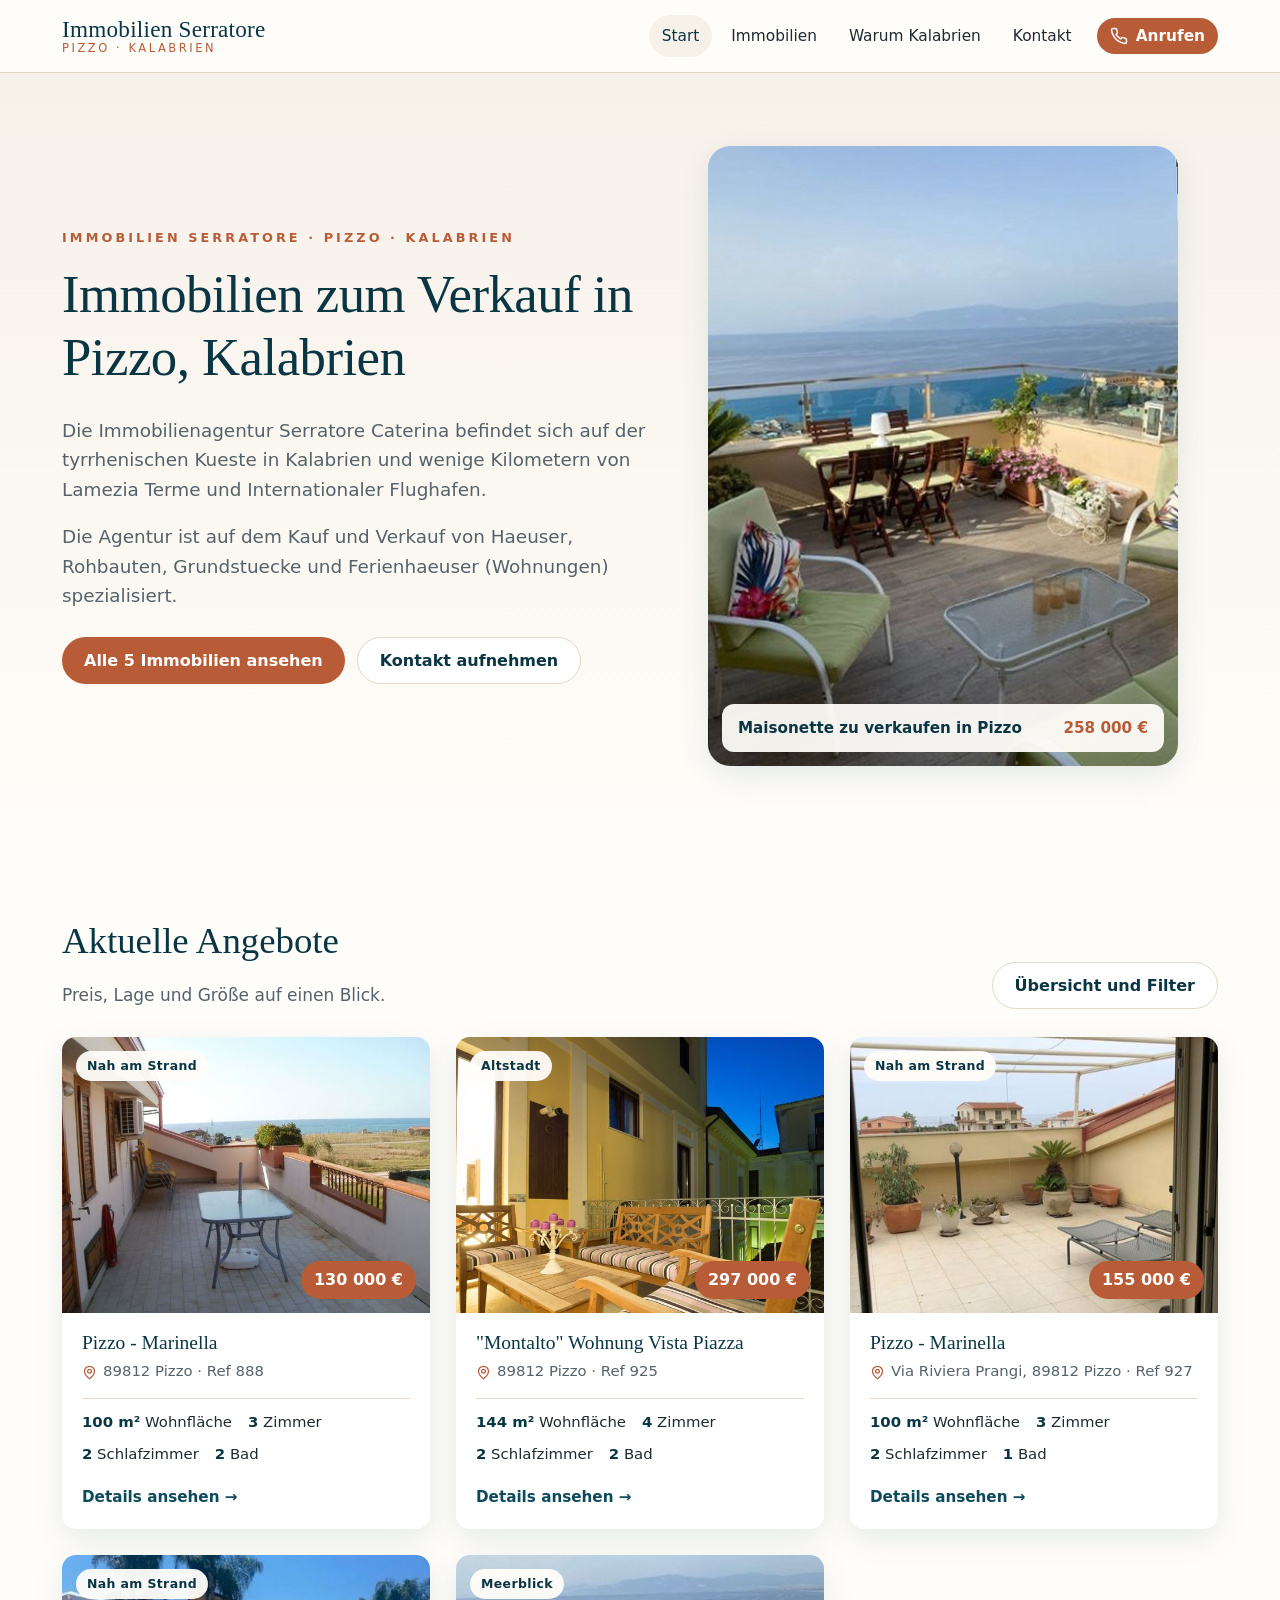
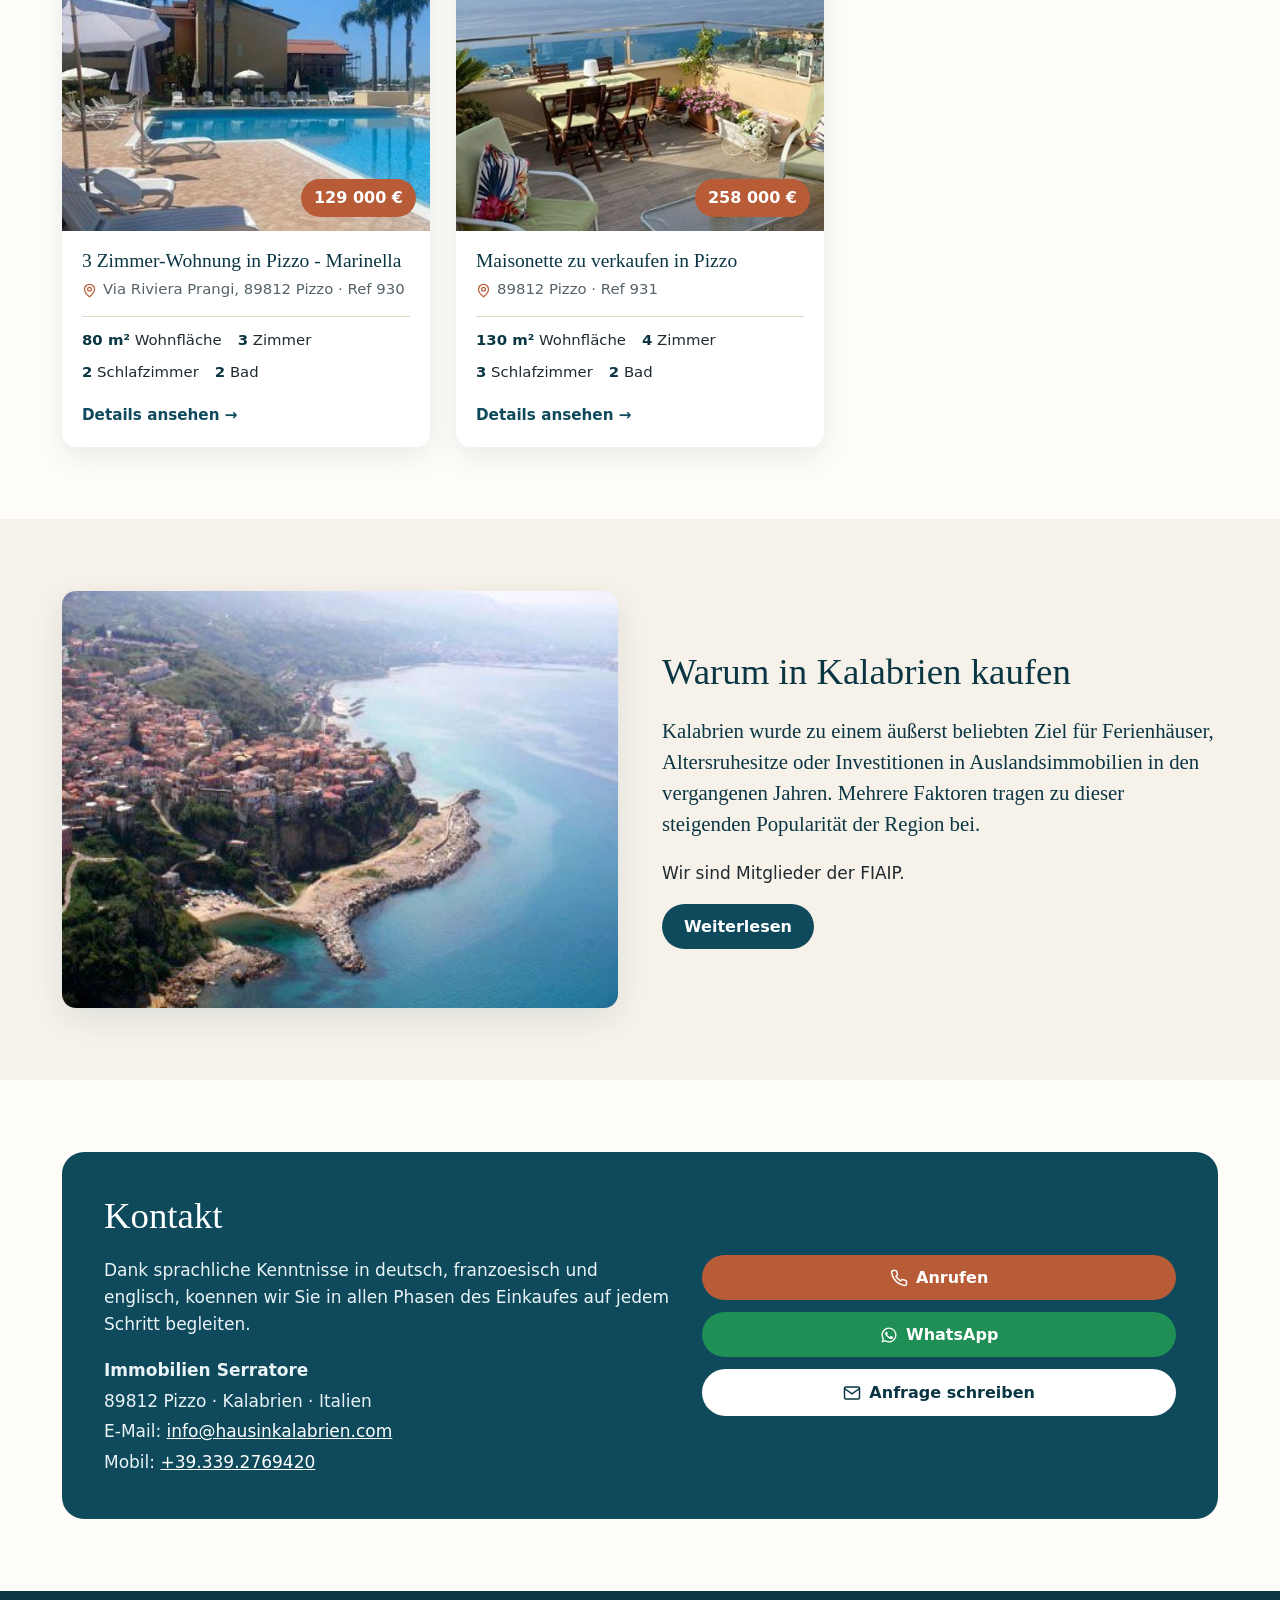
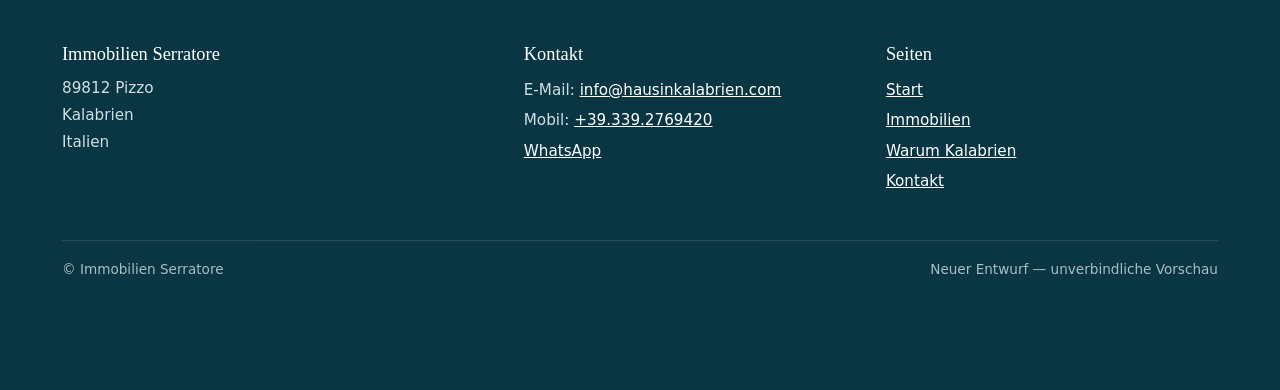
==== commit ede8e2df: "Breiten-Fix und Cache" ====
--- a/index.html
+++ b/index.html
@@ -7,7 +7,7 @@
 <meta name="description" content="Immobilien Serratore: Wohnungen und Häuser zum Verkauf in Pizzo, Kalabrien. 5 aktuelle Angebote mit Fotos, Preisen und Wohnflächen.">
 <meta name="theme-color" content="#0e4a5c">
 <link rel="icon" type="image/png" href="assets/favicon.png">
-<link rel="stylesheet" href="assets/style.css">
+<link rel="stylesheet" href="assets/style.css?v=2">
 </head>
 <body>
 <a class="skip" href="#inhalt">Zum Inhalt</a>
--- a/assets/style.css
+++ b/assets/style.css
@@ -0,0 +1,209 @@
+/* Immobilien Serratore – Schaukopie, hell und mediterran. Keine externen Schriften, alles lokal. */
+:root{
+  --sand:#f6f1e9; --sand-2:#ece3d4; --weiss:#fffdf9; --text:#1f2a30; --text-2:#55626a;
+  --meer:#0e4a5c; --meer-2:#0a3644; --terra:#b85c38; --terra-2:#9d4a2a; --linie:#e2d8c8;
+  --radius:14px; --schatten:0 10px 30px rgba(14,74,92,.10); --max:1200px;
+  --serif:"Iowan Old Style","Palatino Linotype",Palatino,"Book Antiqua",Georgia,serif;
+  --sans:system-ui,-apple-system,"Segoe UI",Roboto,"Helvetica Neue",Arial,sans-serif;
+}
+*{box-sizing:border-box}
+html{scroll-behavior:smooth}
+body{margin:0;font-family:var(--sans);color:var(--text);background:var(--weiss);line-height:1.6;font-size:17px;-webkit-font-smoothing:antialiased}
+img{max-width:100%;display:block;height:auto}
+a{color:var(--meer)}
+h1,h2,h3{font-family:var(--serif);font-weight:500;line-height:1.2;margin:0 0 .5em;color:var(--meer-2)}
+h1{font-size:clamp(2rem,4.4vw,3.3rem);letter-spacing:-.01em}
+h2{font-size:clamp(1.6rem,3vw,2.3rem)}
+h3{font-size:1.25rem}
+.wrap{max-width:var(--max);margin:0 auto;padding:0 22px}
+.skip{position:absolute;left:-999px;top:0;background:var(--meer);color:#fff;padding:8px 14px;z-index:99}
+.skip:focus{left:10px}
+
+/* Kopf */
+.kopf{position:sticky;top:0;z-index:40;background:rgba(255,253,249,.94);backdrop-filter:saturate(1.4) blur(8px);border-bottom:1px solid var(--linie)}
+.kopf .wrap{display:flex;align-items:center;justify-content:space-between;gap:18px;min-height:72px}
+.marke{display:flex;flex-direction:column;text-decoration:none;color:var(--meer-2);line-height:1.1}
+.marke b{font-family:var(--serif);font-weight:500;font-size:1.45rem;letter-spacing:.01em}
+.marke small{font-size:.72rem;letter-spacing:.22em;text-transform:uppercase;color:var(--terra)}
+.nav{display:flex;align-items:center;gap:6px}
+.nav a{text-decoration:none;color:var(--text);padding:9px 13px;border-radius:999px;font-size:.96rem}
+.nav a:hover,.nav a[aria-current=page]{background:var(--sand);color:var(--meer-2)}
+.nav a.knopf{background:var(--terra);color:#fff;margin-left:6px}
+.nav a.knopf:hover{background:var(--terra-2);color:#fff}
+.menue{display:none;background:none;border:1px solid var(--linie);border-radius:10px;padding:8px 12px;font:inherit;color:var(--meer-2)}
+
+/* Knöpfe */
+.knopf{display:inline-flex;align-items:center;justify-content:center;gap:8px;background:var(--terra);color:#fff;text-decoration:none;padding:13px 22px;border-radius:999px;font-weight:600;border:0;cursor:pointer;font:600 1rem var(--sans);transition:background .2s,transform .2s}
+.knopf:hover{background:var(--terra-2);transform:translateY(-1px)}
+.knopf.hell{background:#fff;color:var(--meer-2);border:1px solid var(--linie)}
+.knopf.hell:hover{background:var(--sand)}
+.knopf.meer{background:var(--meer)}
+.knopf.meer:hover{background:var(--meer-2)}
+.knopf.wa{background:#1f8f55}
+.knopf.wa:hover{background:#18744a}
+.knopf svg{width:18px;height:18px;flex:none}
+
+/* Hero */
+.hero{background:linear-gradient(180deg,var(--sand) 0%,var(--weiss) 100%);padding:56px 0 64px}
+.hero .wrap{display:grid;grid-template-columns:1.1fr .9fr;gap:48px;align-items:center}
+.hero .ueber{font-size:.8rem;letter-spacing:.24em;text-transform:uppercase;color:var(--terra);margin-bottom:14px;font-weight:600}
+.hero p.lead{font-size:1.15rem;color:var(--text-2);max-width:34em}
+.hero .aktionen{display:flex;flex-wrap:wrap;gap:12px;margin-top:26px}
+.hero-bild{position:relative;border-radius:22px;overflow:hidden;box-shadow:var(--schatten);aspect-ratio:3/4;max-height:620px;justify-self:end;width:100%;max-width:470px}
+.hero-bild img{width:100%;height:100%;object-fit:cover}
+.hero-bild figcaption{position:absolute;left:14px;right:14px;bottom:14px;background:rgba(255,253,249,.94);border-radius:12px;padding:12px 16px;display:flex;justify-content:space-between;gap:10px;align-items:center;font-size:.95rem}
+.hero-bild figcaption a{text-decoration:none;color:var(--meer-2);font-weight:600}
+.hero-bild figcaption .preis{color:var(--terra);font-weight:700;white-space:nowrap}
+
+/* Abschnitte */
+.abschnitt{padding:72px 0}
+.abschnitt.sand{background:var(--sand)}
+.kopfzeile{display:flex;justify-content:space-between;align-items:end;gap:20px;margin-bottom:28px;flex-wrap:wrap}
+.kopfzeile p{margin:0;color:var(--text-2)}
+
+/* Karten */
+.karten{display:grid;grid-template-columns:repeat(auto-fill,minmax(300px,1fr));gap:26px}
+.karte{background:#fff;border-radius:var(--radius);overflow:hidden;box-shadow:var(--schatten);display:flex;flex-direction:column;text-decoration:none;color:inherit;transition:transform .25s,box-shadow .25s}
+.karte:hover{transform:translateY(-4px);box-shadow:0 18px 40px rgba(14,74,92,.16)}
+.karte .foto{position:relative;aspect-ratio:4/3;overflow:hidden;background:var(--sand-2)}
+.karte .foto img{width:100%;height:100%;object-fit:cover;transition:transform .5s}
+.karte:hover .foto img{transform:scale(1.04)}
+.marker{position:absolute;top:14px;left:14px;background:rgba(255,253,249,.95);color:var(--meer-2);font-size:.78rem;font-weight:600;padding:5px 11px;border-radius:999px;letter-spacing:.03em}
+.karte .preisband{position:absolute;right:14px;bottom:14px;background:var(--terra);color:#fff;font-weight:700;padding:6px 13px;border-radius:999px;font-size:1rem}
+.karte .inhalt{padding:18px 20px 20px;display:flex;flex-direction:column;gap:6px;flex:1}
+.karte h3{margin:0;font-size:1.22rem}
+.ort{color:var(--text-2);font-size:.93rem;display:flex;align-items:center;gap:6px}
+.ort svg{width:15px;height:15px;color:var(--terra)}
+.eckdaten{display:flex;flex-wrap:wrap;gap:8px 16px;margin-top:8px;padding-top:12px;border-top:1px solid var(--linie);font-size:.93rem;color:var(--text)}
+.eckdaten span b{color:var(--meer-2)}
+.karte .mehr{margin-top:auto;padding-top:12px;color:var(--meer);font-weight:600;font-size:.95rem}
+
+/* Teaser Kalabrien */
+.teaser{display:grid;grid-template-columns:1fr 1fr;gap:44px;align-items:center}
+.teaser img{border-radius:var(--radius);box-shadow:var(--schatten);width:100%}
+.zitat{font-family:var(--serif);font-size:1.3rem;line-height:1.5;color:var(--meer-2)}
+
+/* Kontaktbox */
+.kontaktbox{background:var(--meer);color:#eaf3f5;border-radius:22px;padding:42px;display:grid;grid-template-columns:1.2fr 1fr;gap:30px;align-items:center}
+.kontaktbox h2{color:#fff}
+.kontaktbox address{font-style:normal;line-height:1.8}
+.kontaktbox a{color:#fff}
+.kontaktbox .aktionen{display:flex;flex-direction:column;gap:12px}
+.kontaktbox .knopf.hell{border-color:transparent}
+
+/* Filter */
+.filter{display:grid;grid-template-columns:repeat(4,minmax(0,1fr)) auto;gap:14px;align-items:end;background:#fff;border:1px solid var(--linie);border-radius:var(--radius);padding:18px;margin-bottom:28px;box-shadow:var(--schatten)}
+.filter label{display:flex;flex-direction:column;font-size:.82rem;font-weight:600;color:var(--text-2);gap:6px;letter-spacing:.02em}
+.filter select{font:inherit;font-size:1rem;padding:10px 12px;border:1px solid var(--linie);border-radius:10px;background:var(--weiss);color:var(--text)}
+.filter .zaehler{font-size:.95rem;color:var(--text-2);padding-bottom:10px;white-space:nowrap}
+.leer{display:none;text-align:center;padding:40px;background:var(--sand);border-radius:var(--radius)}
+
+/* Detail */
+.pfad{font-size:.9rem;color:var(--text-2);padding:22px 0 6px}
+.pfad a{color:var(--text-2)}
+.detailkopf{display:flex;justify-content:space-between;align-items:end;gap:20px;flex-wrap:wrap;margin:8px 0 22px}
+.detailkopf h1{margin:0}
+.detailkopf .preis{font-family:var(--serif);font-size:2rem;color:var(--terra);white-space:nowrap}
+.galerie{display:grid;gap:12px}
+.galerie .haupt{position:relative;border-radius:var(--radius);overflow:hidden;background:var(--sand-2);aspect-ratio:16/10;cursor:zoom-in;border:0;padding:0;width:100%}
+.galerie .haupt img{width:100%;height:100%;object-fit:contain;background:var(--sand-2)}
+.galerie .haupt .zahl{position:absolute;right:14px;bottom:14px;background:rgba(15,42,50,.75);color:#fff;font-size:.85rem;padding:5px 11px;border-radius:999px}
+.vorschau{display:flex;gap:10px;overflow-x:auto;padding-bottom:6px;scroll-snap-type:x mandatory}
+.vorschau button{flex:0 0 112px;height:84px;border:2px solid transparent;border-radius:10px;overflow:hidden;padding:0;cursor:pointer;background:var(--sand-2);scroll-snap-align:start;opacity:.75;transition:opacity .2s,border-color .2s}
+.vorschau button img{width:100%;height:100%;object-fit:cover}
+.vorschau button[aria-current=true],.vorschau button:hover{opacity:1;border-color:var(--terra)}
+.detailraster{display:grid;grid-template-columns:minmax(0,1.6fr) minmax(300px,1fr);gap:40px;margin:36px 0 70px;align-items:start}
+.kurzfakten{display:grid;grid-template-columns:repeat(4,1fr);gap:12px;margin-bottom:30px}
+.kurzfakten div{background:var(--sand);border-radius:12px;padding:14px;text-align:center}
+.kurzfakten b{display:block;font-family:var(--serif);font-size:1.45rem;color:var(--meer-2);font-weight:500}
+.kurzfakten span{font-size:.82rem;color:var(--text-2)}
+.text p{margin:0 0 1em}
+table.fakten{width:100%;border-collapse:collapse;margin:6px 0 30px;font-size:.98rem}
+table.fakten th,table.fakten td{text-align:left;padding:11px 4px;border-bottom:1px solid var(--linie);vertical-align:top}
+table.fakten th{font-weight:500;color:var(--text-2);width:48%}
+.ausstattung{list-style:none;padding:0;margin:0 0 30px;display:flex;flex-wrap:wrap;gap:10px}
+.ausstattung li{background:#fff;border:1px solid var(--linie);border-radius:999px;padding:7px 14px 7px 12px;font-size:.95rem;display:flex;align-items:center;gap:7px}
+.ausstattung li::before{content:"";width:8px;height:8px;border-radius:50%;background:var(--terra)}
+.anfrage{position:sticky;top:96px;background:#fff;border:1px solid var(--linie);border-radius:18px;padding:26px;box-shadow:var(--schatten)}
+.anfrage .preis{font-family:var(--serif);font-size:1.9rem;color:var(--terra);margin:0}
+.anfrage .ref{color:var(--text-2);font-size:.9rem;margin:0 0 18px}
+.anfrage .aktionen{display:flex;flex-direction:column;gap:10px;margin:16px 0}
+.anfrage address{font-style:normal;font-size:.93rem;color:var(--text-2);line-height:1.7;border-top:1px solid var(--linie);padding-top:14px}
+.weitere{padding:60px 0;background:var(--sand)}
+
+/* Lightbox */
+.lightbox{position:fixed;inset:0;background:rgba(10,24,30,.94);display:none;align-items:center;justify-content:center;z-index:100;padding:40px 70px}
+.lightbox.offen{display:flex}
+.lightbox img{max-width:100%;max-height:100%;object-fit:contain;border-radius:6px}
+.lightbox button{position:absolute;background:rgba(255,255,255,.12);color:#fff;border:0;width:52px;height:52px;border-radius:50%;font-size:1.6rem;cursor:pointer;display:flex;align-items:center;justify-content:center}
+.lightbox button:hover{background:rgba(255,255,255,.25)}
+.lightbox .zu{top:18px;right:18px}
+.lightbox .zurueck{left:14px;top:50%;transform:translateY(-50%)}
+.lightbox .vor{right:14px;top:50%;transform:translateY(-50%)}
+.lightbox .lbzahl{position:absolute;bottom:18px;left:50%;transform:translateX(-50%);color:#fff;font-size:.9rem;opacity:.85}
+
+/* Inhaltsseiten */
+.seitenkopf{background:var(--sand);padding:56px 0 46px}
+.seitenkopf p{color:var(--text-2);max-width:40em;margin:0}
+.artikel{display:grid;grid-template-columns:1.1fr .9fr;gap:48px;align-items:start;padding:60px 0}
+.artikel .text p{font-size:1.15rem}
+.artikel figure{margin:0}
+.artikel figure img{border-radius:var(--radius);box-shadow:var(--schatten);width:100%}
+.formular{display:grid;gap:14px}
+.formular label{display:flex;flex-direction:column;gap:6px;font-size:.88rem;font-weight:600;color:var(--text-2)}
+.formular input,.formular textarea,.formular select{font:inherit;font-size:1rem;padding:12px 14px;border:1px solid var(--linie);border-radius:10px;background:#fff;color:var(--text)}
+.formular textarea{min-height:150px;resize:vertical}
+.formular .zwei{display:grid;grid-template-columns:1fr 1fr;gap:14px}
+.formular .hinweis{font-size:.85rem;color:var(--text-2);margin:0}
+.kontaktkarte{background:#fff;border:1px solid var(--linie);border-radius:18px;padding:28px;box-shadow:var(--schatten)}
+.kontaktkarte dl{margin:0;display:grid;grid-template-columns:auto 1fr;gap:10px 18px}
+.kontaktkarte dt{color:var(--text-2);font-size:.92rem}
+.kontaktkarte dd{margin:0}
+.kontaktkarte .aktionen{display:flex;flex-wrap:wrap;gap:10px;margin-top:22px}
+
+/* Fuß */
+.fuss{background:var(--meer-2);color:#cfe0e4;padding:52px 0 96px;font-size:.95rem}
+.fuss .wrap{display:grid;grid-template-columns:1.3fr 1fr 1fr;gap:30px}
+.fuss h3{color:#fff;font-size:1.15rem}
+.fuss a{color:#fff}
+.fuss address{font-style:normal;line-height:1.8}
+.fuss ul{list-style:none;margin:0;padding:0;line-height:2}
+.fuss .vermerk{grid-column:1/-1;border-top:1px solid rgba(255,255,255,.14);padding-top:18px;font-size:.85rem;opacity:.8;display:flex;justify-content:space-between;flex-wrap:wrap;gap:10px}
+
+/* Mobile Kontaktleiste */
+.leiste{display:none;position:fixed;left:0;right:0;bottom:0;z-index:50;background:rgba(255,253,249,.97);border-top:1px solid var(--linie);padding:10px 12px calc(10px + env(safe-area-inset-bottom));gap:8px}
+.leiste a{flex:1;padding:12px 8px;font-size:.92rem}
+
+@media (max-width:980px){
+  .hero .wrap,.teaser,.kontaktbox,.detailraster,.artikel{grid-template-columns:1fr}
+  .hero-bild{justify-self:stretch;max-width:none;aspect-ratio:4/5;max-height:560px}
+  .filter{grid-template-columns:1fr 1fr}
+  .filter .zaehler{grid-column:1/-1;padding:0}
+  .anfrage{position:static}
+  .fuss .wrap{grid-template-columns:1fr 1fr}
+}
+@media (max-width:760px){
+  body{font-size:16px}
+  .menue{display:block}
+  .nav{display:none;position:absolute;top:72px;left:0;right:0;background:var(--weiss);flex-direction:column;align-items:stretch;padding:12px 18px 18px;border-bottom:1px solid var(--linie);box-shadow:var(--schatten)}
+  .nav.offen{display:flex}
+  .nav a{padding:12px 14px}
+  .nav a.knopf{margin:6px 0 0}
+  .hero{padding:22px 0 40px}
+  .hero-bild{order:-1;aspect-ratio:4/3;max-height:340px;margin-bottom:20px}
+  .hero h1{font-size:1.75rem}
+  .hero p.lead{font-size:1.02rem;margin:.55em 0}
+  .hero .aktionen{gap:10px;margin-top:20px}
+  .hero .aktionen a{flex:1 1 100%;text-align:center}
+  .abschnitt{padding:52px 0}
+  .kontaktbox{padding:28px 22px}
+  .kurzfakten{grid-template-columns:repeat(2,1fr)}
+  .formular .zwei{grid-template-columns:1fr}
+  .fuss .wrap{grid-template-columns:1fr}
+  .leiste{display:flex}
+  .lightbox{padding:60px 8px}
+  .lightbox .zurueck,.lightbox .vor{top:auto;bottom:10px;transform:none}
+  .detailkopf .preis{font-size:1.6rem}
+}
+@media (prefers-reduced-motion:reduce){*{transition:none!important;scroll-behavior:auto!important}}
+@media print{.kopf,.leiste,.fuss,.anfrage .aktionen,.vorschau{display:none}}
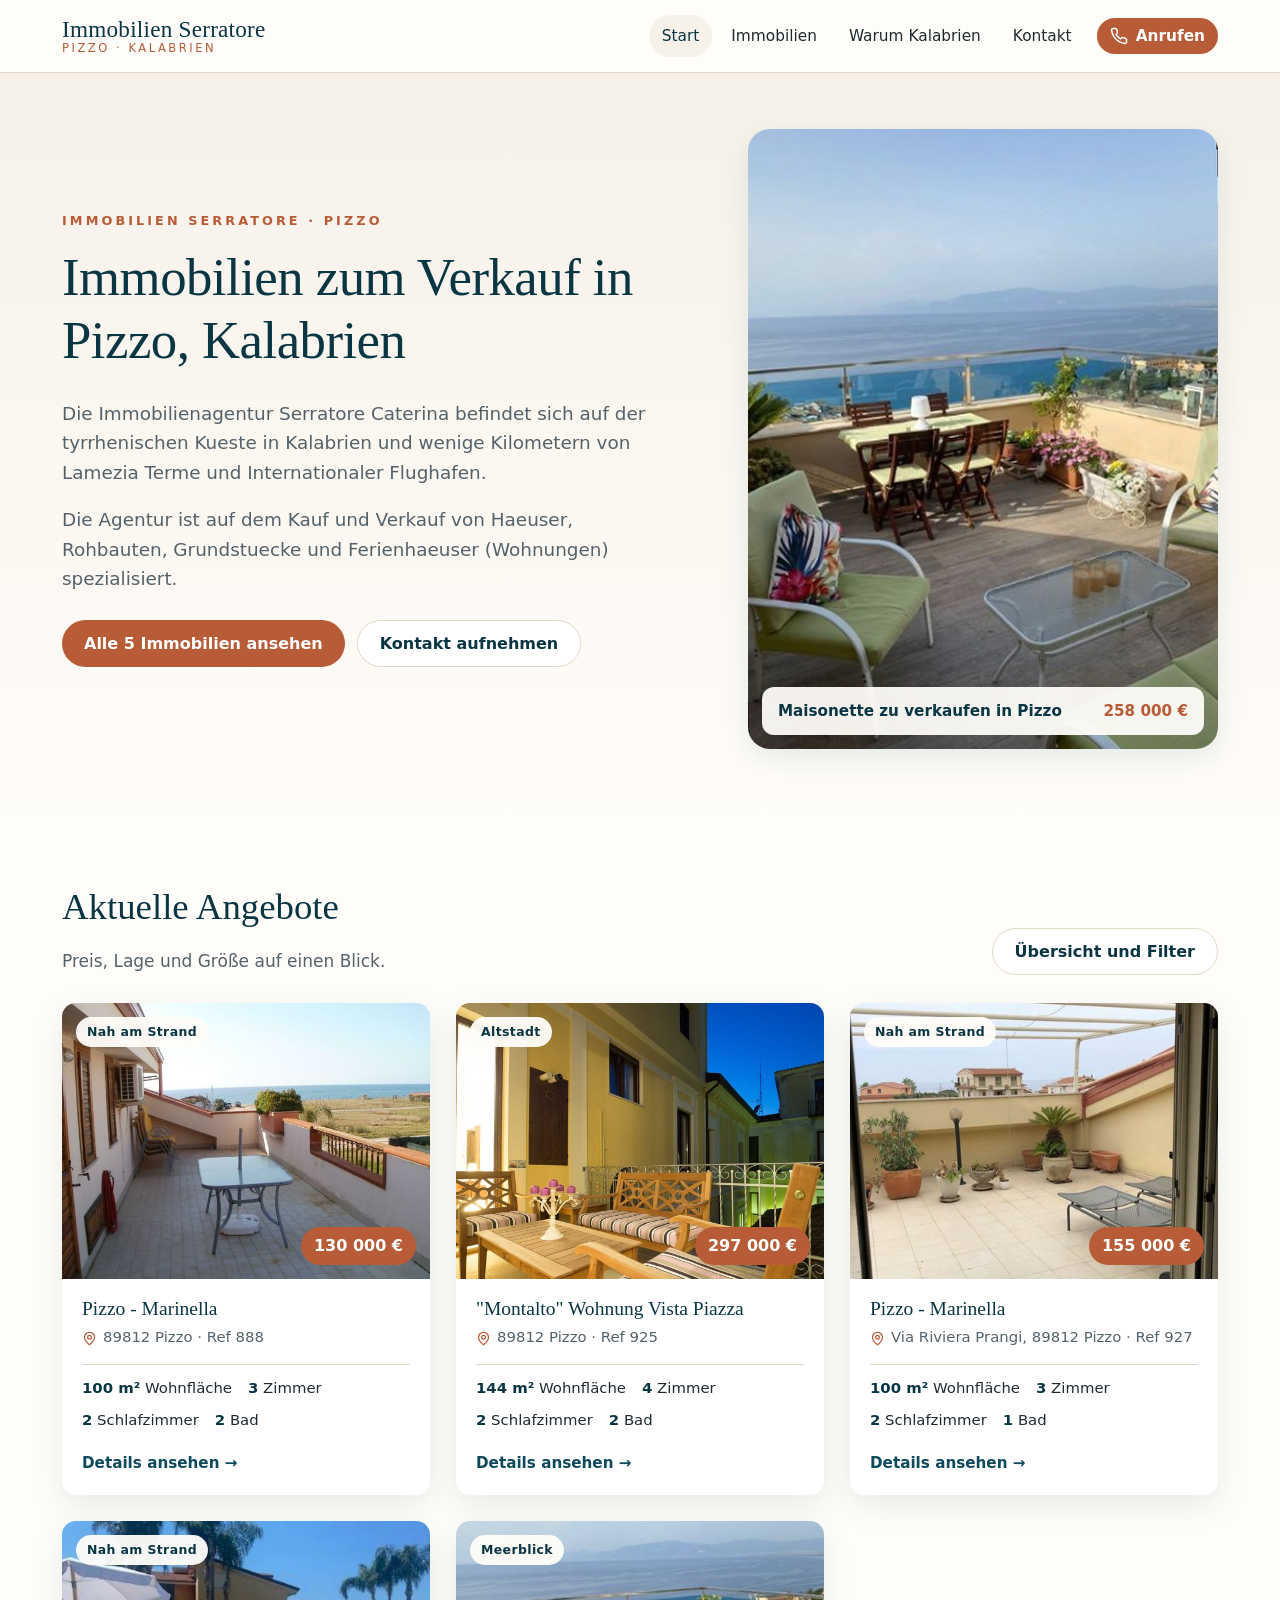
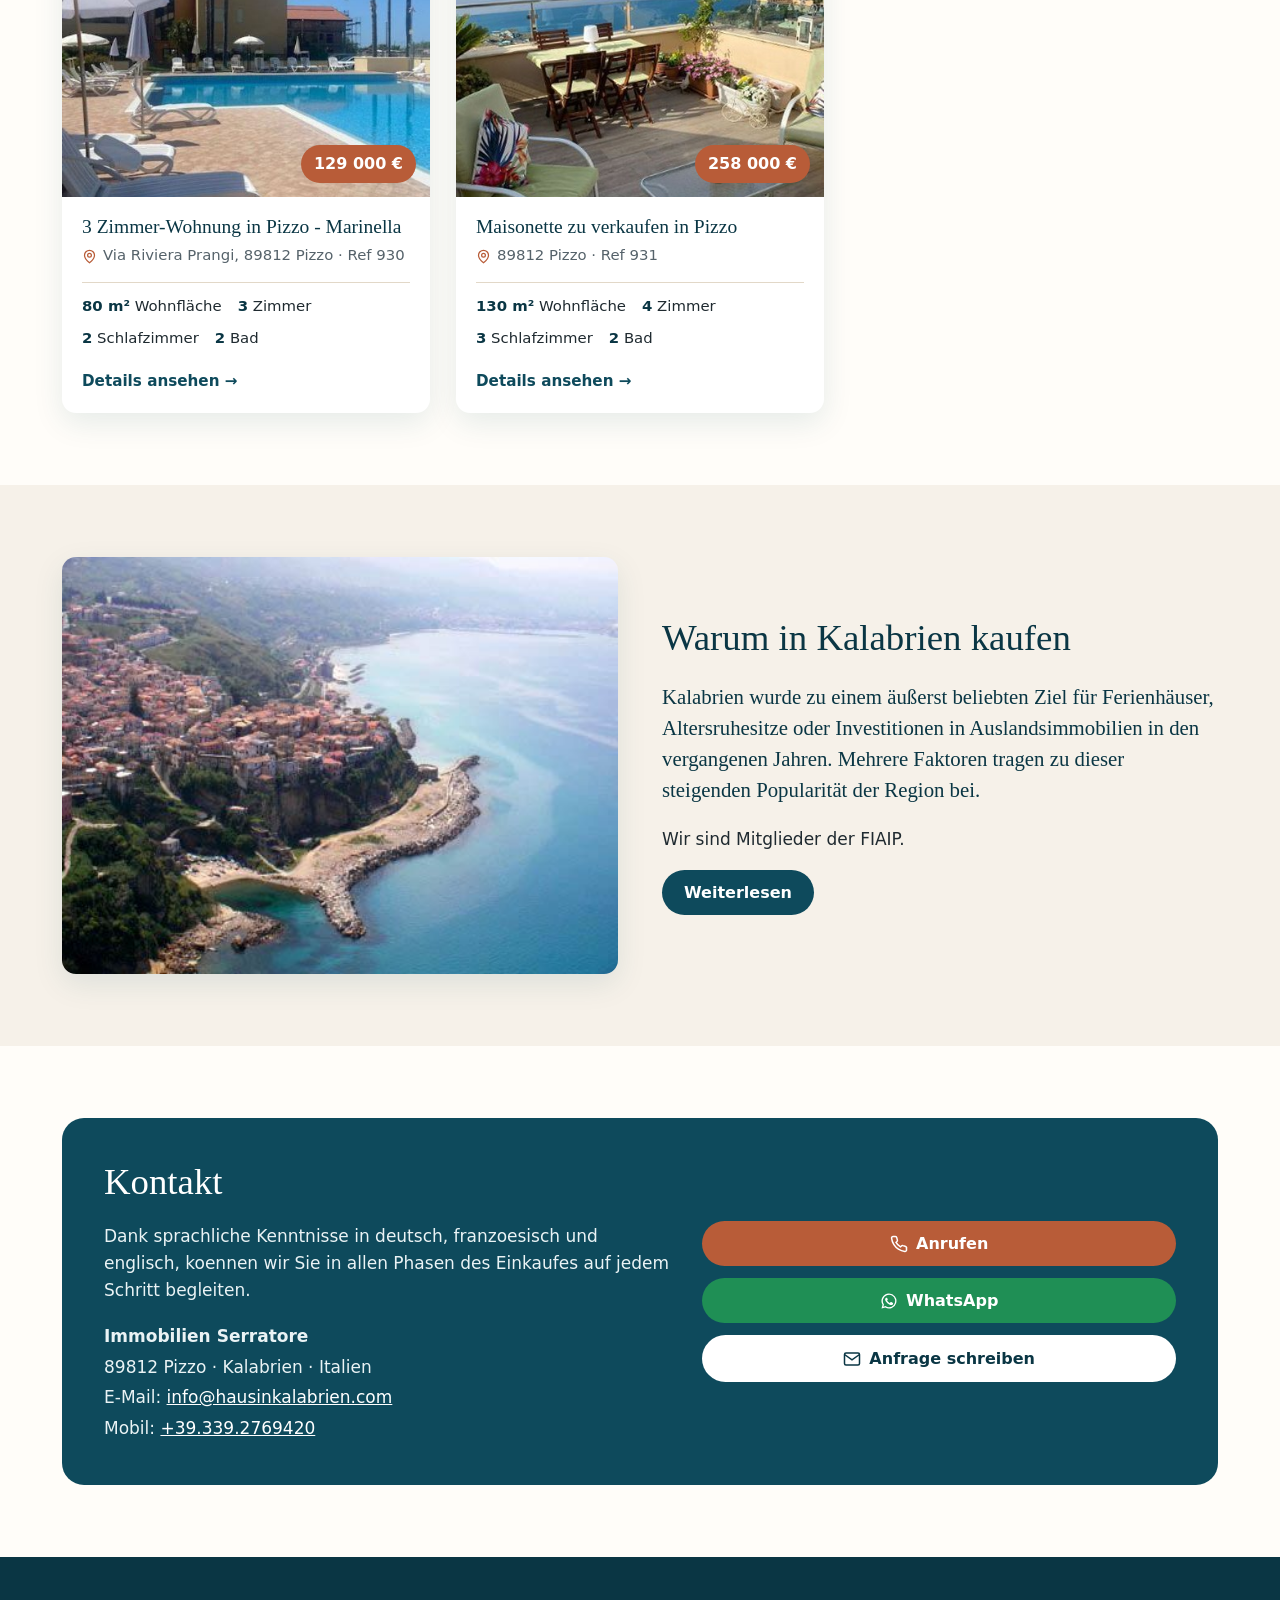
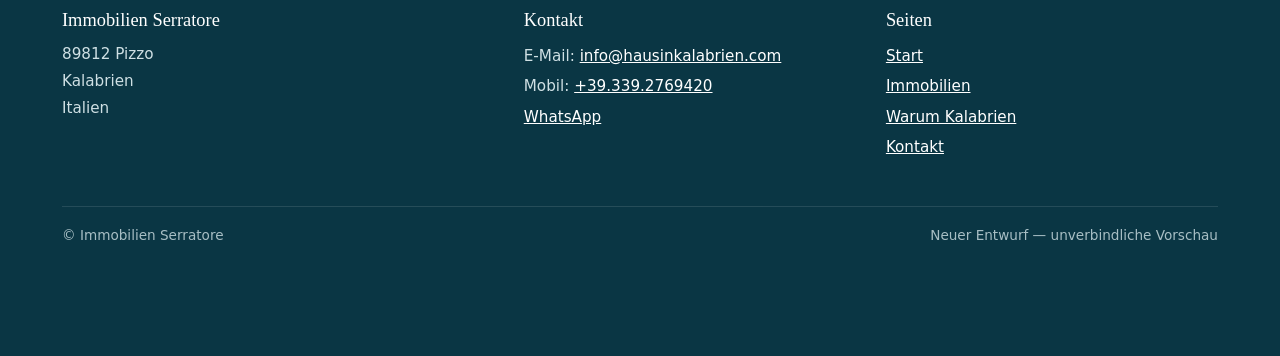
==== commit f212e907: "Effekte Startseite" ====
--- a/index.html
+++ b/index.html
@@ -7,7 +7,7 @@
 <meta name="description" content="Immobilien Serratore: Wohnungen und Häuser zum Verkauf in Pizzo, Kalabrien. 5 aktuelle Angebote mit Fotos, Preisen und Wohnflächen.">
 <meta name="theme-color" content="#0e4a5c">
 <link rel="icon" type="image/png" href="assets/favicon.png">
-<link rel="stylesheet" href="assets/style.css?v=2">
+<link rel="stylesheet" href="assets/style.css?v=6">
 </head>
 <body>
 <a class="skip" href="#inhalt">Zum Inhalt</a>
@@ -19,9 +19,9 @@
  </div>
 </header>
 <main id="inhalt">
-<section class="hero"><div class="wrap">
+<section class="hero"><div class="flagge" aria-hidden="true"><i></i><i></i><i></i></div><div class="wrap">
  <div>
-  <div class="ueber">Immobilien Serratore · Pizzo · Kalabrien</div>
+  <div class="ueber" id="tipper" aria-label="Immobilien Serratore · Pizzo · Kalabrien"><span class="tip-text">Immobilien Serratore · Pizzo · Kalabrien</span></div>
   <h1>Immobilien zum Verkauf in Pizzo, Kalabrien</h1>
   <p class="lead">Die Immobilienagentur Serratore Caterina befindet sich auf der tyrrhenischen Kueste in Kalabrien und wenige Kilometern von Lamezia Terme und Internationaler Flughafen.</p>
   <p class="lead">Die Agentur ist auf dem Kauf und Verkauf von Haeuser, Rohbauten, Grundstuecke und Ferienhaeuser (Wohnungen) spezialisiert.</p>
@@ -123,5 +123,20 @@
  <a class="knopf meer" href="mailto:info@hausinkalabrien.com"><svg viewBox="0 0 24 24" fill="none" stroke="currentColor" stroke-width="2" aria-hidden="true"><rect x="2" y="4" width="20" height="16" rx="2"/><path d="m22 6-10 7L2 6"/></svg> E-Mail</a>
 </nav>
 <script src="assets/site.js" defer></script>
+<script>
+(function(){
+  var box=document.getElementById('tipper');if(!box)return;
+  var ziel=box.querySelector('.tip-text');if(!ziel)return;
+  var text=ziel.textContent;
+  if(window.matchMedia('(prefers-reduced-motion: reduce)').matches)return;
+  ziel.textContent='';
+  var caret=document.createElement('span');caret.className='caret';box.appendChild(caret);
+  var i=0;
+  function schritt(){i++;ziel.textContent=text.slice(0,i);
+    if(i<text.length){setTimeout(schritt,34+Math.random()*30);}
+    else{setTimeout(function(){caret.remove();},1600);}}
+  setTimeout(schritt,500);
+})();
+</script>
 </body>
 </html>
--- a/assets/style.css
+++ b/assets/style.css
@@ -7,7 +7,9 @@
   --sans:system-ui,-apple-system,"Segoe UI",Roboto,"Helvetica Neue",Arial,sans-serif;
 }
 *{box-sizing:border-box}
+figure{margin:0}
 html{scroll-behavior:smooth}
+html,body{overflow-x:clip}
 body{margin:0;font-family:var(--sans);color:var(--text);background:var(--weiss);line-height:1.6;font-size:17px;-webkit-font-smoothing:antialiased}
 img{max-width:100%;display:block;height:auto}
 a{color:var(--meer)}
@@ -62,7 +64,7 @@
 .kopfzeile p{margin:0;color:var(--text-2)}
 
 /* Karten */
-.karten{display:grid;grid-template-columns:repeat(auto-fill,minmax(300px,1fr));gap:26px}
+.karten{display:grid;grid-template-columns:repeat(auto-fill,minmax(min(300px,100%),1fr));gap:26px}
 .karte{background:#fff;border-radius:var(--radius);overflow:hidden;box-shadow:var(--schatten);display:flex;flex-direction:column;text-decoration:none;color:inherit;transition:transform .25s,box-shadow .25s}
 .karte:hover{transform:translateY(-4px);box-shadow:0 18px 40px rgba(14,74,92,.16)}
 .karte .foto{position:relative;aspect-ratio:4/3;overflow:hidden;background:var(--sand-2)}
@@ -94,7 +96,7 @@
 /* Filter */
 .filter{display:grid;grid-template-columns:repeat(4,minmax(0,1fr)) auto;gap:14px;align-items:end;background:#fff;border:1px solid var(--linie);border-radius:var(--radius);padding:18px;margin-bottom:28px;box-shadow:var(--schatten)}
 .filter label{display:flex;flex-direction:column;font-size:.82rem;font-weight:600;color:var(--text-2);gap:6px;letter-spacing:.02em}
-.filter select{font:inherit;font-size:1rem;padding:10px 12px;border:1px solid var(--linie);border-radius:10px;background:var(--weiss);color:var(--text)}
+.filter select{width:100%;min-width:0;font:inherit;font-size:1rem;padding:10px 12px;border:1px solid var(--linie);border-radius:10px;background:var(--weiss);color:var(--text)}
 .filter .zaehler{font-size:.95rem;color:var(--text-2);padding-bottom:10px;white-space:nowrap}
 .leer{display:none;text-align:center;padding:40px;background:var(--sand);border-radius:var(--radius)}
 
@@ -112,7 +114,7 @@
 .vorschau button{flex:0 0 112px;height:84px;border:2px solid transparent;border-radius:10px;overflow:hidden;padding:0;cursor:pointer;background:var(--sand-2);scroll-snap-align:start;opacity:.75;transition:opacity .2s,border-color .2s}
 .vorschau button img{width:100%;height:100%;object-fit:cover}
 .vorschau button[aria-current=true],.vorschau button:hover{opacity:1;border-color:var(--terra)}
-.detailraster{display:grid;grid-template-columns:minmax(0,1.6fr) minmax(300px,1fr);gap:40px;margin:36px 0 70px;align-items:start}
+.detailraster{display:grid;grid-template-columns:minmax(0,1.6fr) minmax(min(300px,100%),1fr);gap:40px;margin:36px 0 70px;align-items:start}
 .kurzfakten{display:grid;grid-template-columns:repeat(4,1fr);gap:12px;margin-bottom:30px}
 .kurzfakten div{background:var(--sand);border-radius:12px;padding:14px;text-align:center}
 .kurzfakten b{display:block;font-family:var(--serif);font-size:1.45rem;color:var(--meer-2);font-weight:500}
@@ -145,13 +147,13 @@
 /* Inhaltsseiten */
 .seitenkopf{background:var(--sand);padding:56px 0 46px}
 .seitenkopf p{color:var(--text-2);max-width:40em;margin:0}
-.artikel{display:grid;grid-template-columns:1.1fr .9fr;gap:48px;align-items:start;padding:60px 0}
+.artikel{display:grid;grid-template-columns:1.1fr .9fr;gap:48px;align-items:start;padding:60px 22px}
 .artikel .text p{font-size:1.15rem}
 .artikel figure{margin:0}
 .artikel figure img{border-radius:var(--radius);box-shadow:var(--schatten);width:100%}
 .formular{display:grid;gap:14px}
 .formular label{display:flex;flex-direction:column;gap:6px;font-size:.88rem;font-weight:600;color:var(--text-2)}
-.formular input,.formular textarea,.formular select{font:inherit;font-size:1rem;padding:12px 14px;border:1px solid var(--linie);border-radius:10px;background:#fff;color:var(--text)}
+.formular input,.formular textarea,.formular select{width:100%;min-width:0;font:inherit;font-size:1rem;padding:12px 14px;border:1px solid var(--linie);border-radius:10px;background:#fff;color:var(--text)}
 .formular textarea{min-height:150px;resize:vertical}
 .formular .zwei{display:grid;grid-template-columns:1fr 1fr;gap:14px}
 .formular .hinweis{font-size:.85rem;color:var(--text-2);margin:0}
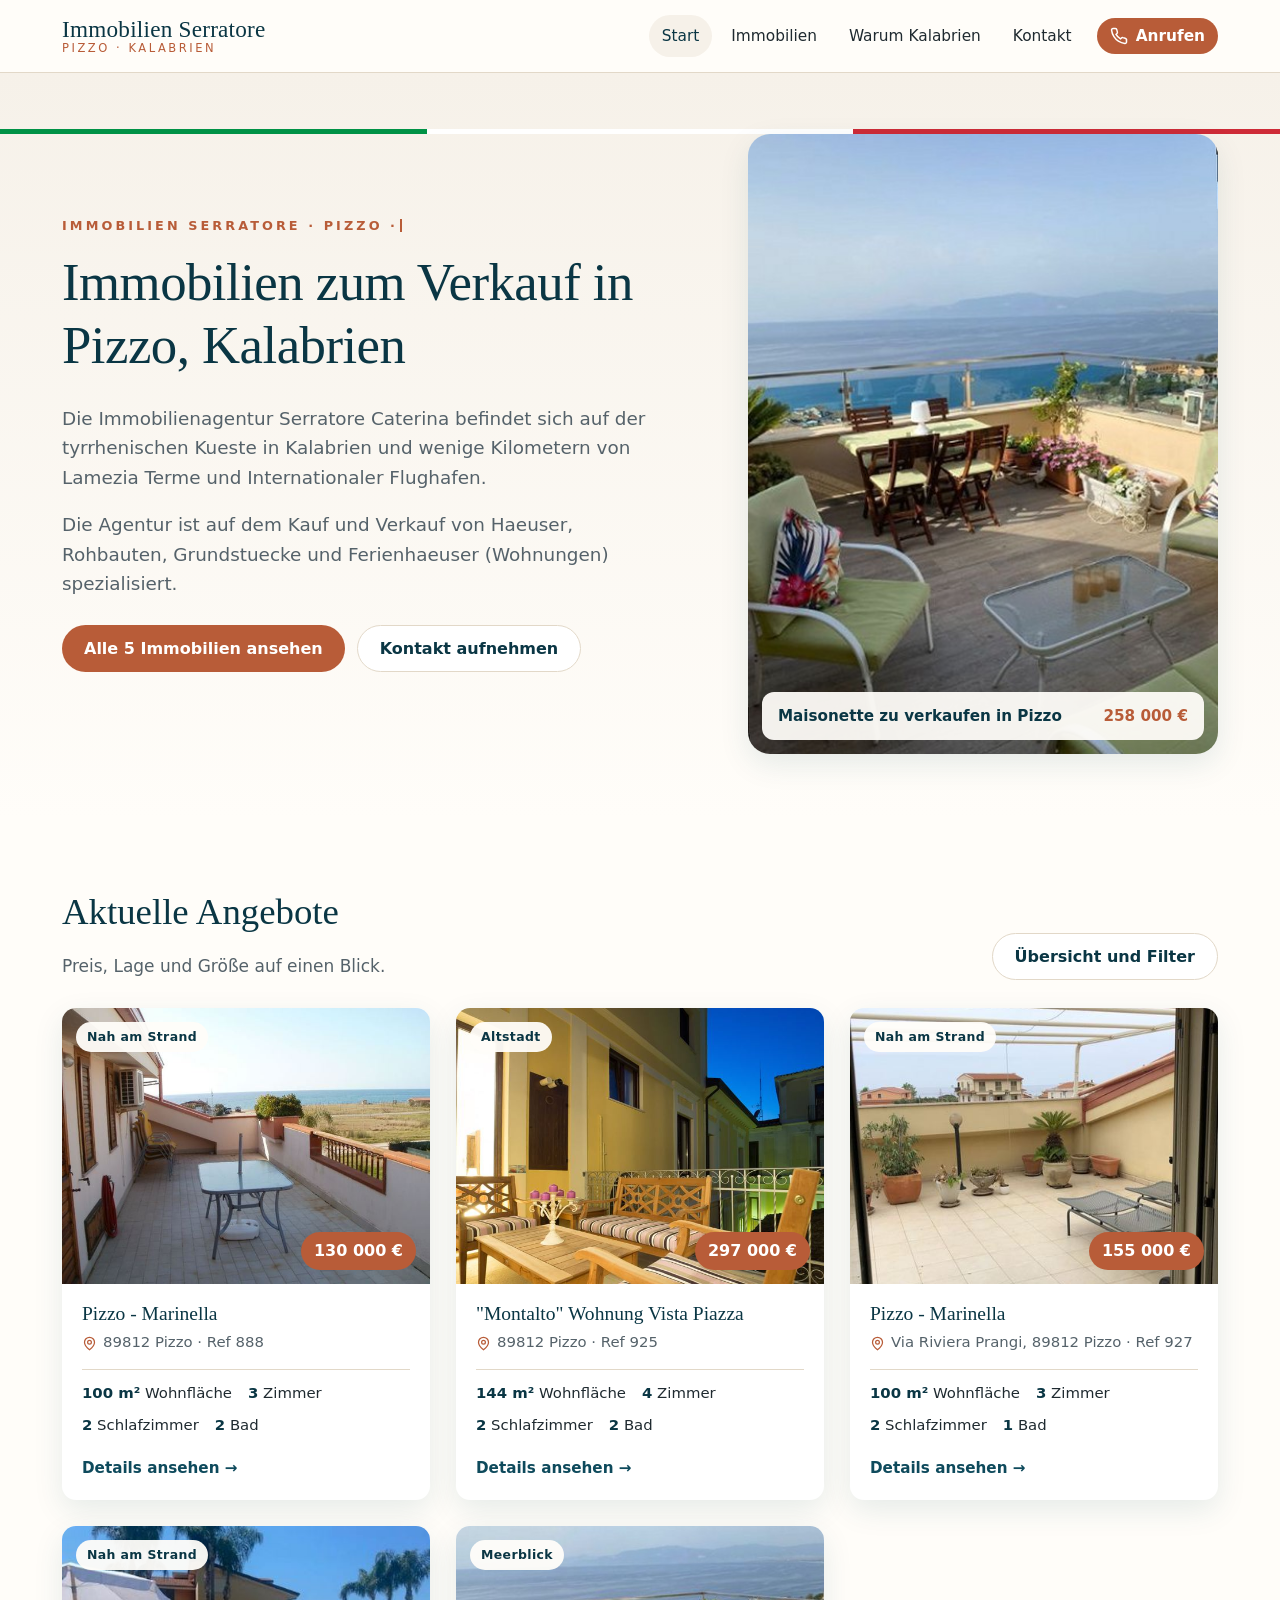
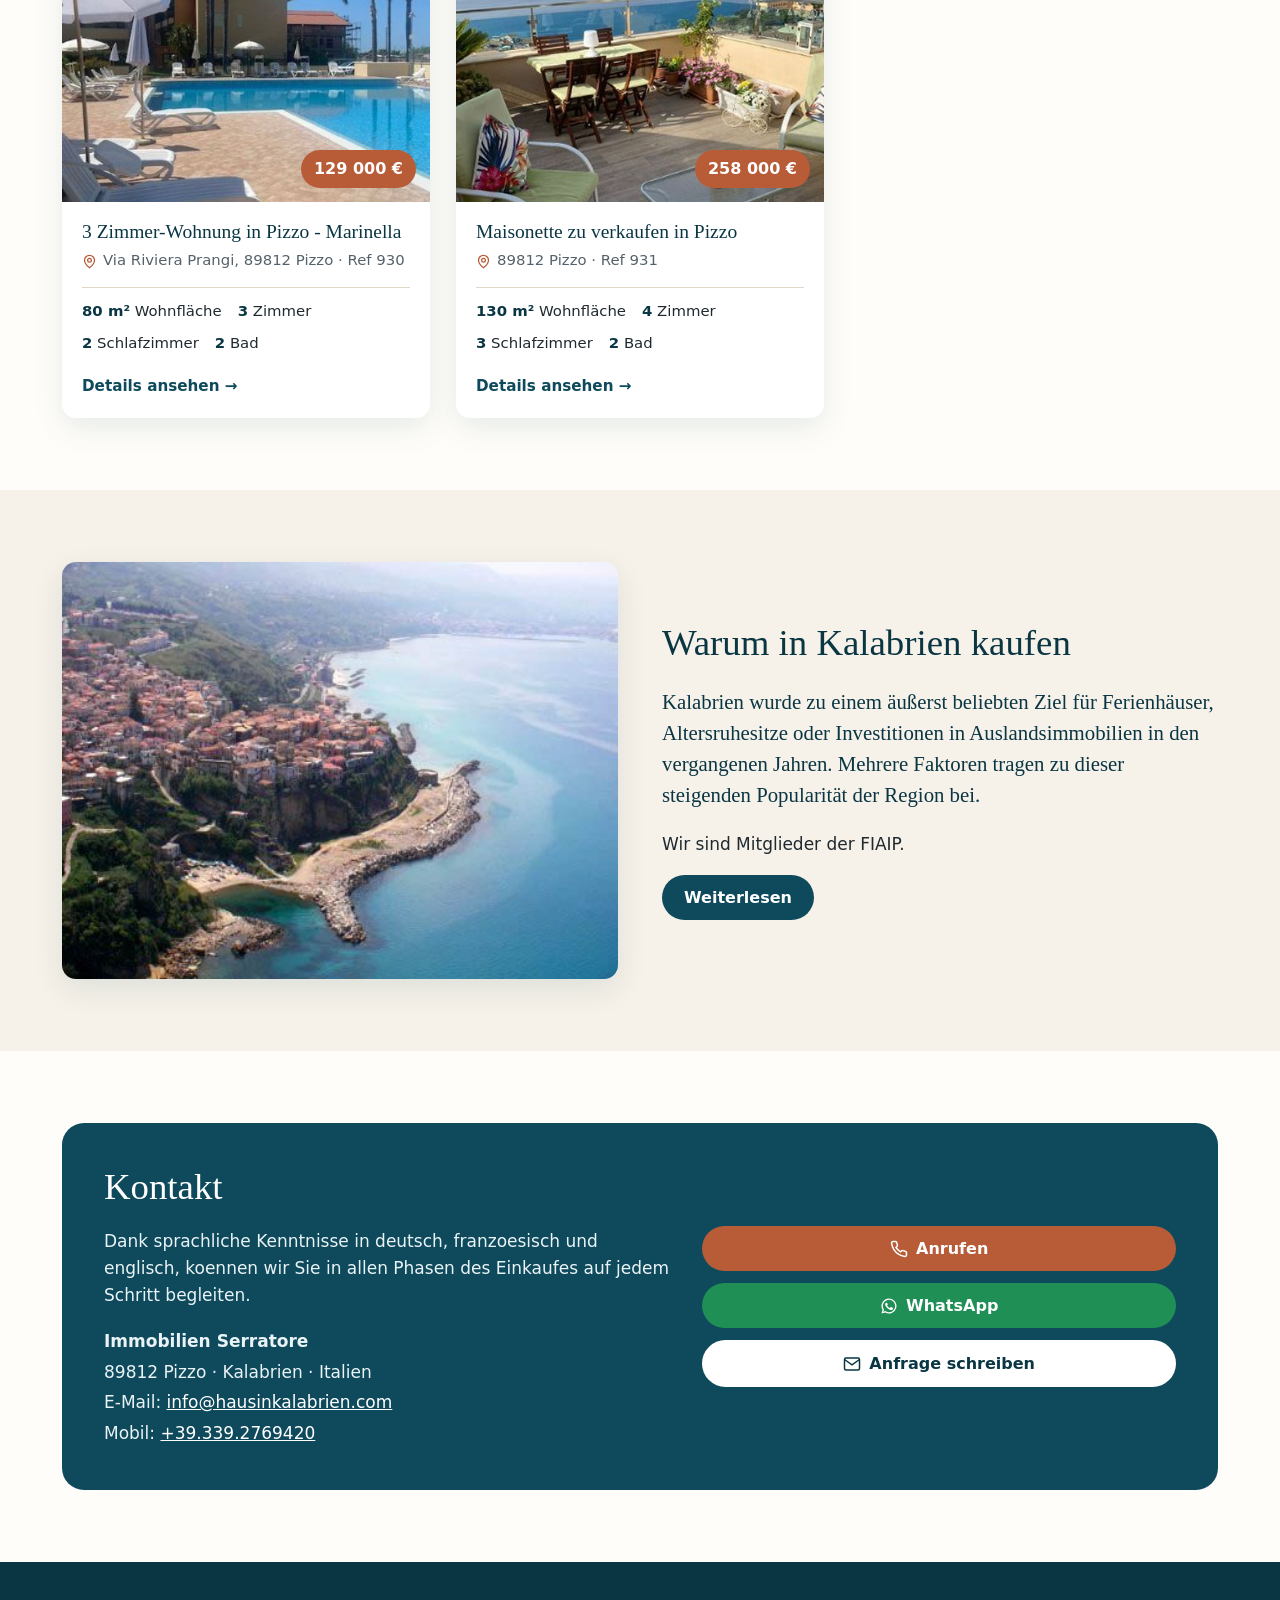
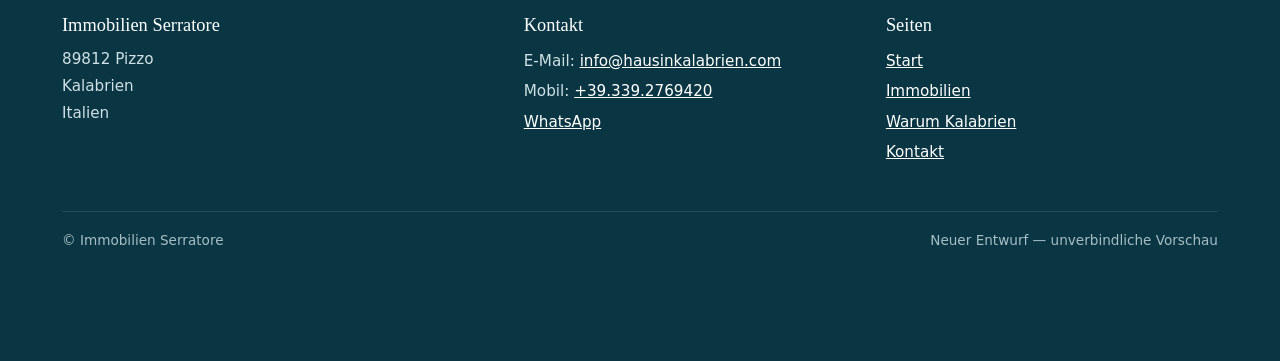
==== commit 50e0bf1f: "Einblend-Effekt entfernt" ====
--- a/index.html
+++ b/index.html
@@ -7,7 +7,7 @@
 <meta name="description" content="Immobilien Serratore: Wohnungen und Häuser zum Verkauf in Pizzo, Kalabrien. 5 aktuelle Angebote mit Fotos, Preisen und Wohnflächen.">
 <meta name="theme-color" content="#0e4a5c">
 <link rel="icon" type="image/png" href="assets/favicon.png">
-<link rel="stylesheet" href="assets/style.css?v=6">
+<link rel="stylesheet" href="assets/style.css?v=7">
 </head>
 <body>
 <a class="skip" href="#inhalt">Zum Inhalt</a>
--- a/assets/style.css
+++ b/assets/style.css
@@ -175,6 +175,20 @@
 /* Mobile Kontaktleiste */
 .leiste{display:none;position:fixed;left:0;right:0;bottom:0;z-index:50;background:rgba(255,253,249,.97);border-top:1px solid var(--linie);padding:10px 12px calc(10px + env(safe-area-inset-bottom));gap:8px}
 .leiste a{flex:1;padding:12px 8px;font-size:.92rem}
+
+/* Effekte Startseite: Flaggen-Band + Schreibmaschine */
+.flagge{display:flex;height:5px}
+.flagge i{flex:1;transform:scaleX(0);transform-origin:left;animation:flagge-wachsen .55s ease forwards}
+.flagge i:nth-child(1){background:#009246}
+.flagge i:nth-child(2){background:#fff;animation-delay:.16s}
+.flagge i:nth-child(3){background:#ce2b37;animation-delay:.32s}
+@keyframes flagge-wachsen{to{transform:scaleX(1)}}
+.hero .wrap>div,.hero .wrap>figure{animation:hero-ein .8s ease both}
+.hero .wrap>figure{animation-delay:.15s}
+@keyframes hero-ein{from{opacity:0;transform:translateY(14px)}to{opacity:1;transform:none}}
+#tipper .caret{display:inline-block;width:2px;height:1em;background:var(--terra);margin-left:2px;vertical-align:-2px;animation:caret-blink .8s steps(1) infinite}
+@keyframes caret-blink{50%{opacity:0}}
+@media (prefers-reduced-motion:reduce){.flagge i,.hero .wrap>div,.hero .wrap>figure{animation:none;transform:none}#tipper .caret{display:none}}
 
 @media (max-width:980px){
   .hero .wrap,.teaser,.kontaktbox,.detailraster,.artikel{grid-template-columns:1fr}
